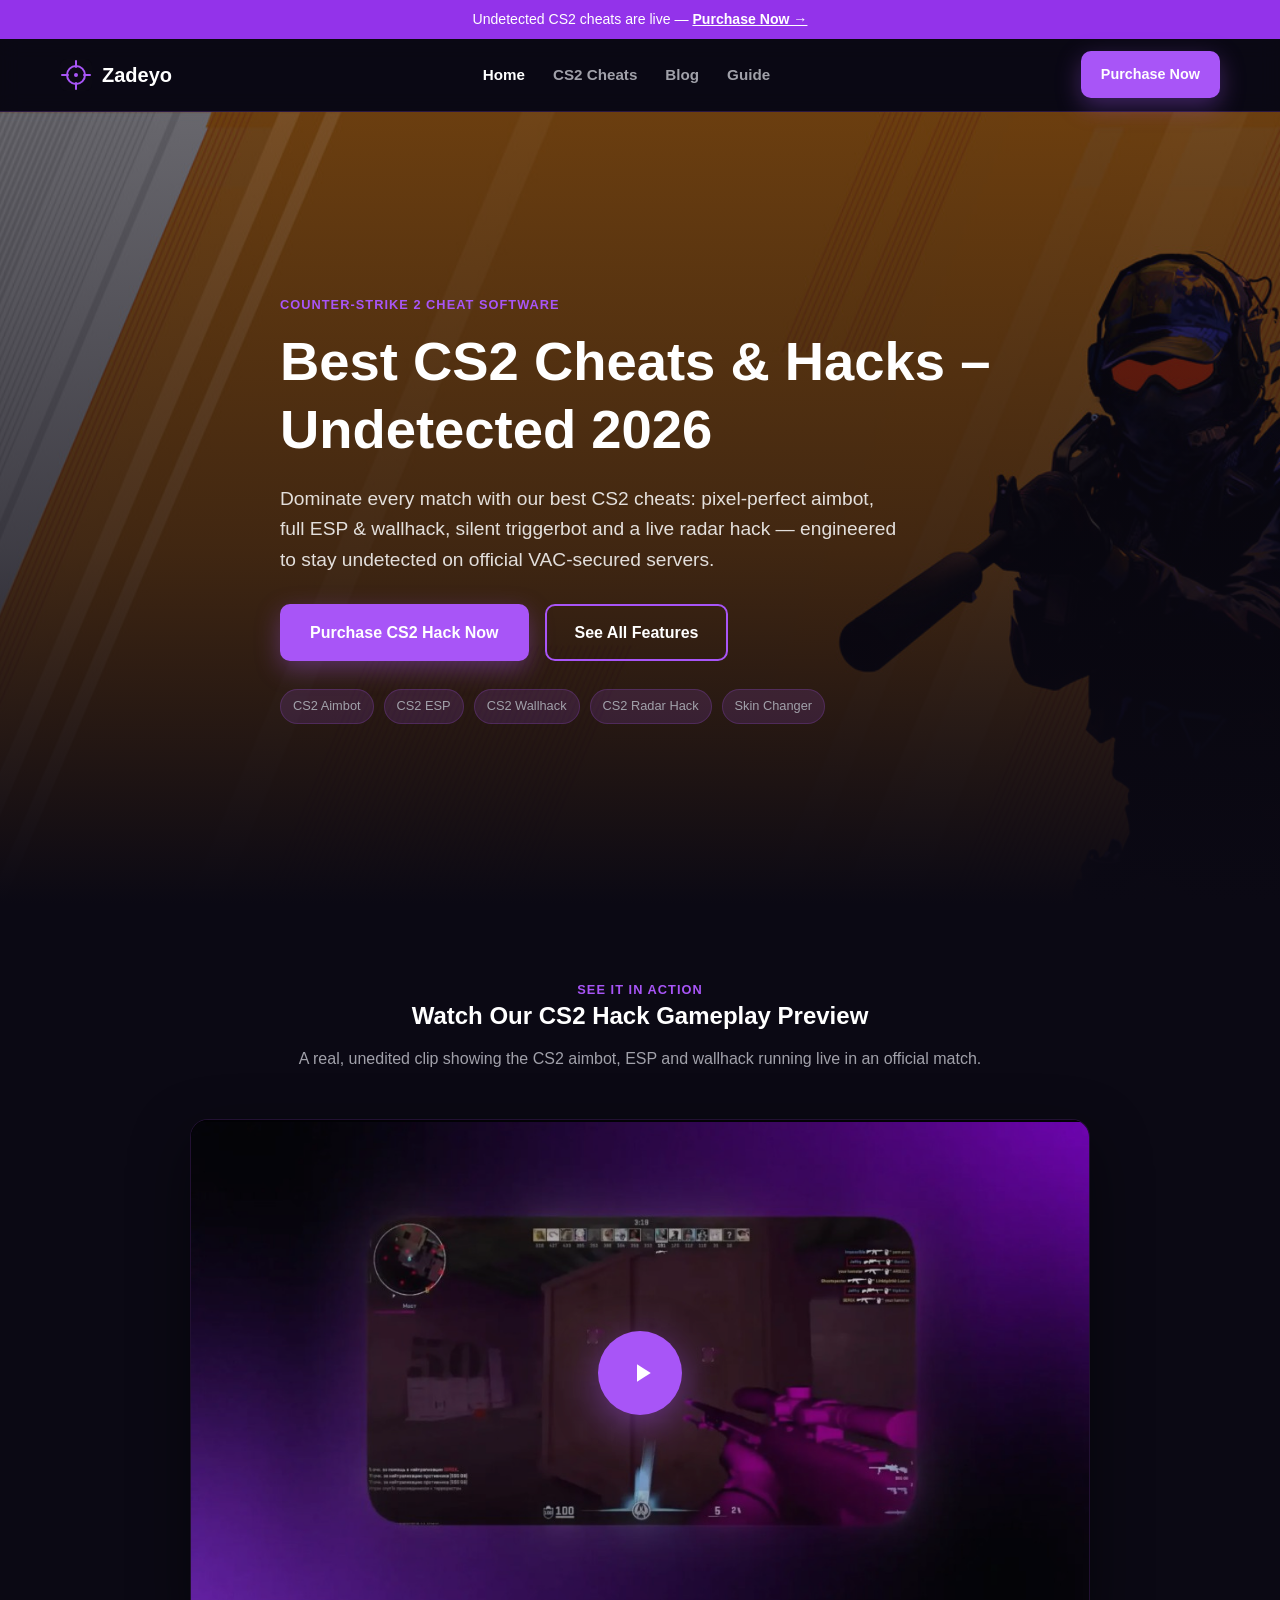
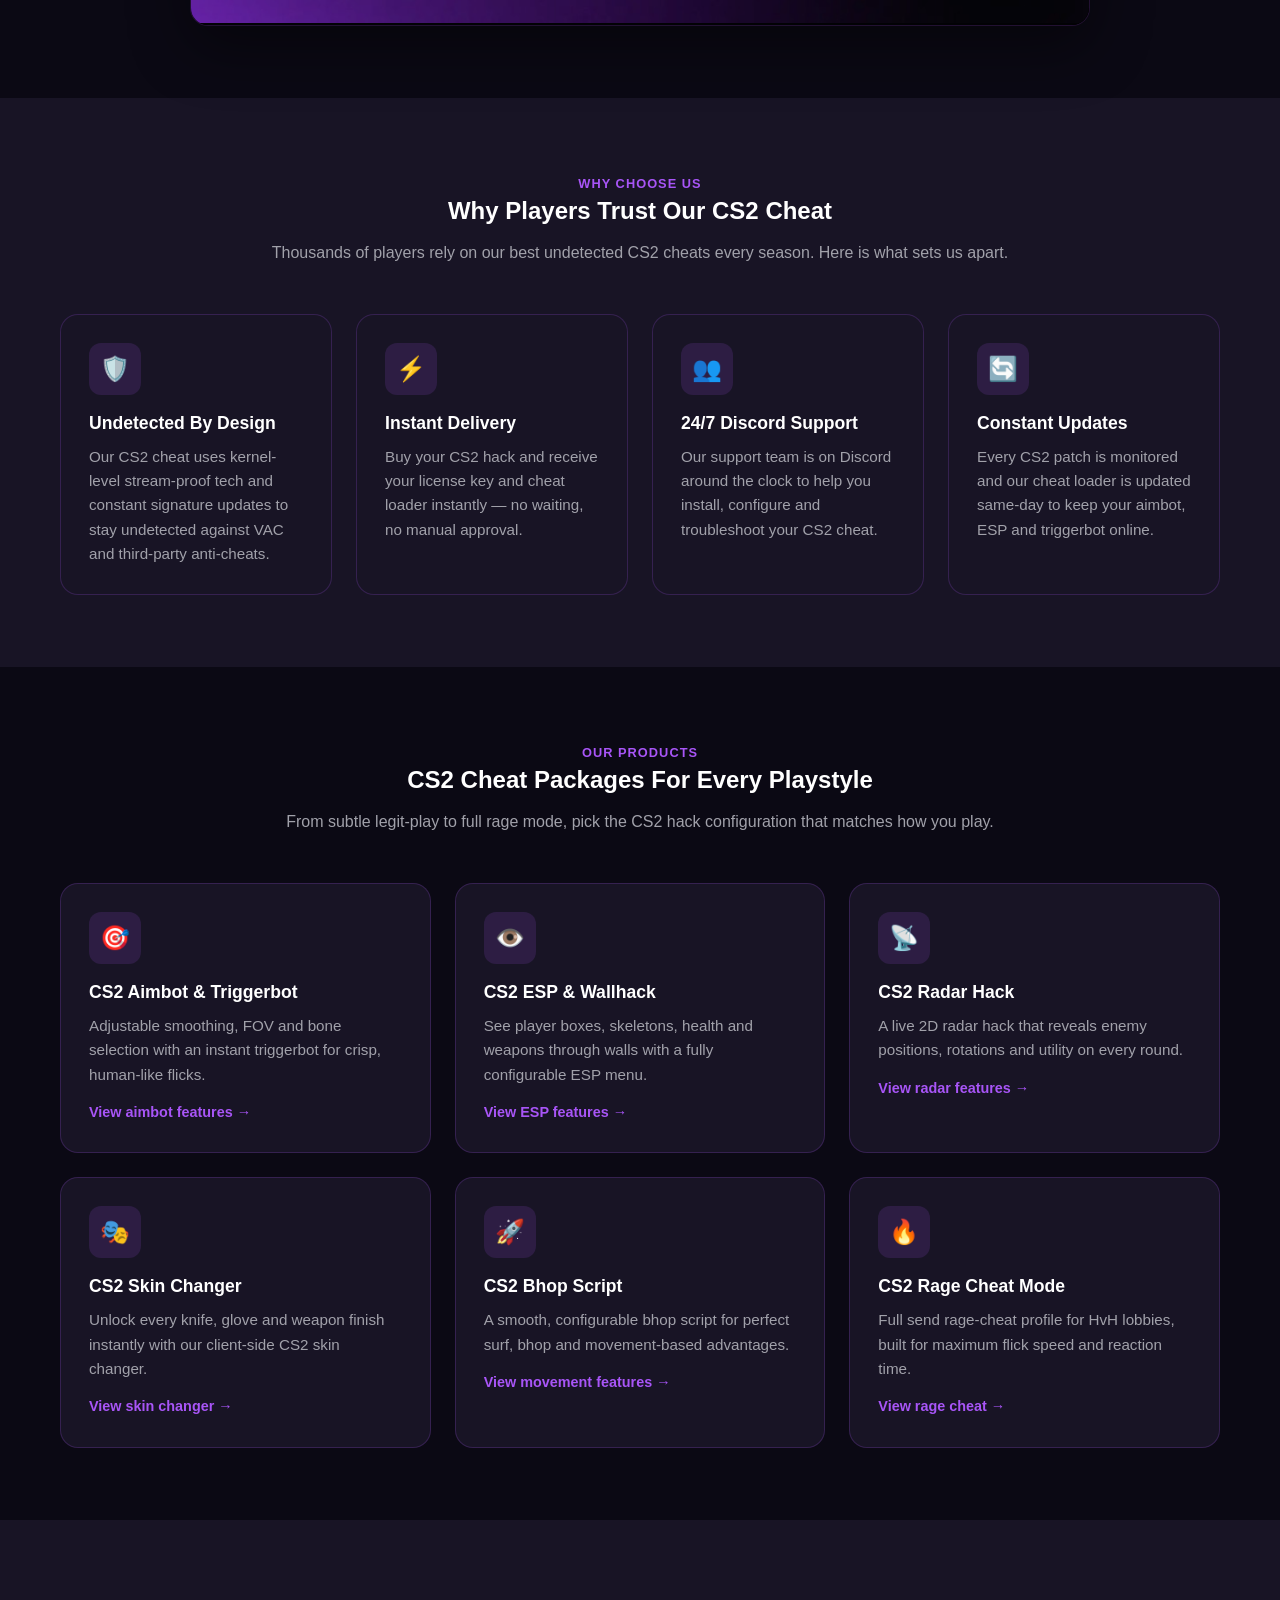
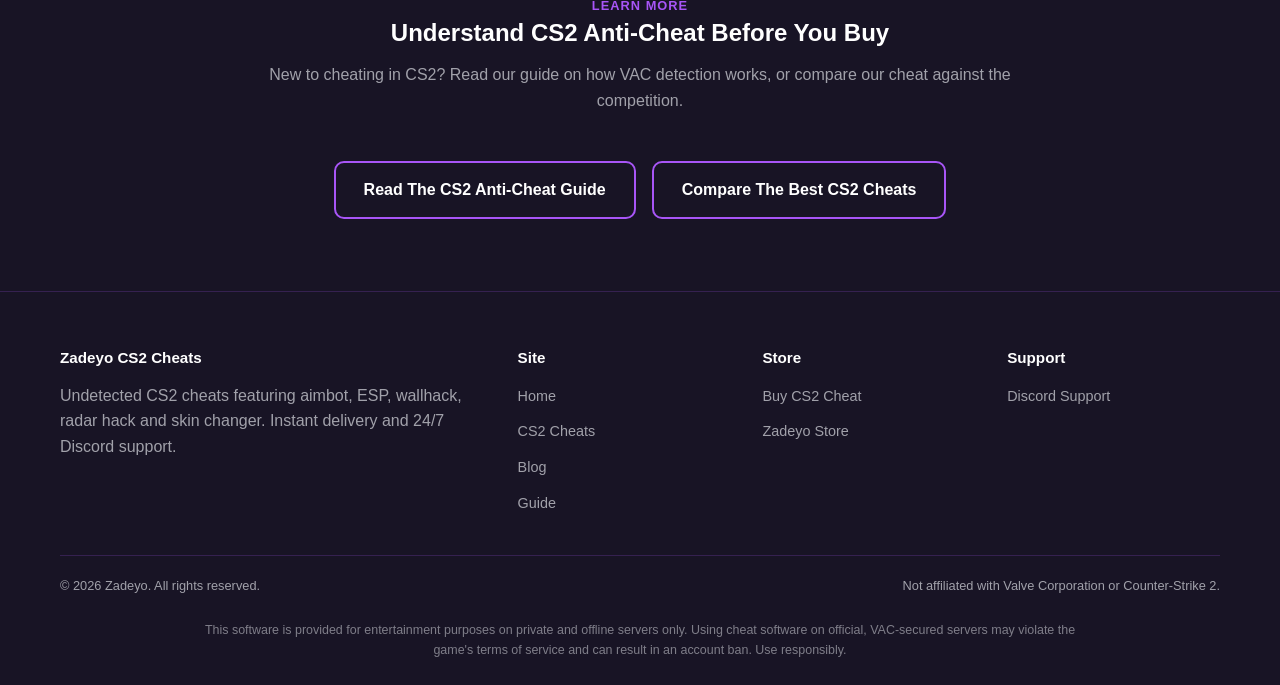
==== index.html @ 37743b9b "initial website buildup" ====
<!DOCTYPE html>
<html lang="en">
<head>
  <meta charset="UTF-8">
  <meta name="viewport" content="width=device-width, initial-scale=1.0">
  <title>CS2 Cheats & Hacks 2026 | Undetected CS2 Cheat Software</title>
  <meta name="description" content="Get the best undetected CS2 cheats with aimbot, ESP, wallhack & radar hack. Instant download, 24/7 support. Buy your CS2 hack today and dominate every match.">
  <link rel="canonical" href="https://www.zadeyo-cs2.com/index.html">
  <meta name="robots" content="index, follow">

  <!-- Open Graph -->
  <meta property="og:type" content="website">
  <meta property="og:title" content="CS2 Cheats & Hacks 2026 | Undetected CS2 Cheat Software">
  <meta property="og:description" content="Get the best undetected CS2 cheats with aimbot, ESP, wallhack & radar hack. Instant download, 24/7 support.">
  <meta property="og:image" content="/assets/hero-bg.jpg">
  <meta property="og:url" content="https://www.zadeyo-cs2.com/index.html">
  <meta name="twitter:card" content="summary_large_image">

  <link rel="icon" href="/assets/favicon.svg" type="image/svg+xml">
  <link rel="stylesheet" href="/css/style.css">

  <script type="application/ld+json">
  {
    "@context": "https://schema.org",
    "@type": "Organization",
    "name": "Zadeyo",
    "url": "https://zadeyo.com",
    "logo": "https://zadeyo.com/assets/favicon.svg",
    "sameAs": []
  }
  </script>
  <script type="application/ld+json">
  {
    "@context": "https://schema.org",
    "@type": "WebSite",
    "name": "Zadeyo CS2 Cheats",
    "url": "https://www.zadeyo-cs2.com/"
  }
  </script>
</head>
<body>

  <div class="top-strip">
    Undetected CS2 cheats are live &mdash;
    <a href=https://zadeyo.com/products/cs2-cheats>Purchase Now &rarr;</a>
  </div>

  <header class="site-header">
    <nav class="nav container">
      <a href="/index.html" class="brand">
        <img src="/assets/favicon.svg" alt="Zadeyo CS2 cheats logo, a purple crosshair icon on a dark background" width="32" height="32">
        Zadeyo
      </a>
      <ul class="nav-links">
        <li><a href="/index.html" class="active">Home</a></li>
        <li><a href="/cs2-cheats.html">CS2 Cheats</a></li>
        <li><a href="/blog.html">Blog</a></li>
        <li><a href="/guide.html">Guide</a></li>
      </ul>
      <div class="nav-cta">
        <a href=https://zadeyo.com/products/cs2-cheats class="btn btn-primary btn-sm">Purchase Now</a>
      </div>
      <button class="nav-toggle" aria-label="Toggle navigation menu" aria-expanded="false">
        <span></span><span></span><span></span>
      </button>
    </nav>
  </header>

  <main>

    <!-- ============================= HERO ============================= -->
    <section class="hero">
      <div class="container hero-content">
        <p class="eyebrow">Counter-Strike 2 Cheat Software</p>
        <h1>Best CS2 Cheats &amp; Hacks &ndash; Undetected 2026</h1>
        <p class="lead">
          Dominate every match with our best CS2 cheats: pixel-perfect aimbot, full ESP &amp; wallhack,
          silent triggerbot and a live radar hack &mdash; engineered to stay undetected on official VAC-secured servers.
        </p>
        <div class="cta-row">
          <a href=https://zadeyo.com/products/cs2-cheats class="btn btn-primary">Purchase CS2 Hack Now</a>
          <a href="/cs2-cheats.html" class="btn btn-secondary">See All Features</a>
        </div>
        <div class="hero-keywords" aria-hidden="true">
          <span class="pill">CS2 Aimbot</span>
          <span class="pill">CS2 ESP</span>
          <span class="pill">CS2 Wallhack</span>
          <span class="pill">CS2 Radar Hack</span>
          <span class="pill">Skin Changer</span>
        </div>
      </div>
    </section>

    <!-- ========================== VIDEO MODULE ========================== -->
    <section class="section" id="preview-video" aria-labelledby="video-heading">
      <div class="container">
        <div class="section-heading">
          <p class="eyebrow">See It In Action</p>
          <h2 id="video-heading">Watch Our CS2 Hack Gameplay Preview</h2>
          <p>A real, unedited clip showing the CS2 aimbot, ESP and wallhack running live in an official match.</p>
        </div>

        <div class="video-wrapper">
          <video
            id="preview-video-el"
            preload="none"
            poster="/assets/video-thumbnail.png"
            playsinline
          >
            <source src="https://drive.google.com/uc?export=view&id=1FjpShoGpJXax7ArkQpxhGYCjZMUEZCnM" type="video/mp4">
            Your browser does not support embedded videos. You can
            <a href="https://drive.google.com/file/d/1FjpShoGpJXax7ArkQpxhGYCjZMUEZCnM/view">watch the CS2 cheat preview on Google Drive</a> instead.
          </video>
          <div class="video-play-overlay" role="button" tabindex="0" aria-label="Play CS2 cheat preview video">
            <span class="play-button">
              <svg viewBox="0 0 24 24" aria-hidden="true"><path d="M8 5v14l11-7z"/></svg>
            </span>
          </div>
        </div>
      </div>
    </section>

    <!-- ========================== WHY CHOOSE US ========================== -->
    <section class="section section--card" aria-labelledby="why-heading">
      <div class="container">
        <div class="section-heading">
          <p class="eyebrow">Why Choose Us</p>
          <h2 id="why-heading">Why Players Trust Our CS2 Cheat</h2>
          <p>Thousands of players rely on our best undetected CS2 cheats every season. Here is what sets us apart.</p>
        </div>

        <div class="grid grid-4">
          <div class="card">
            <div class="card-icon" aria-hidden="true">&#128737;&#65039;</div>
            <h3>Undetected By Design</h3>
            <p>Our CS2 cheat uses kernel-level stream-proof tech and constant signature updates to stay undetected against VAC and third-party anti-cheats.</p>
          </div>
          <div class="card">
            <div class="card-icon" aria-hidden="true">&#9889;</div>
            <h3>Instant Delivery</h3>
            <p>Buy your CS2 hack and receive your license key and cheat loader instantly &mdash; no waiting, no manual approval.</p>
          </div>
          <div class="card">
            <div class="card-icon" aria-hidden="true">&#128101;</div>
            <h3>24/7 Discord Support</h3>
            <p>Our support team is on Discord around the clock to help you install, configure and troubleshoot your CS2 cheat.</p>
          </div>
          <div class="card">
            <div class="card-icon" aria-hidden="true">&#128260;</div>
            <h3>Constant Updates</h3>
            <p>Every CS2 patch is monitored and our cheat loader is updated same-day to keep your aimbot, ESP and triggerbot online.</p>
          </div>
        </div>
      </div>
    </section>

    <!-- ========================== PRODUCT TYPES ========================== -->
    <section class="section" aria-labelledby="products-heading">
      <div class="container">
        <div class="section-heading">
          <p class="eyebrow">Our Products</p>
          <h2 id="products-heading">CS2 Cheat Packages For Every Playstyle</h2>
          <p>From subtle legit-play to full rage mode, pick the CS2 hack configuration that matches how you play.</p>
        </div>

        <div class="grid grid-3">
          <div class="card">
            <div class="card-icon" aria-hidden="true">&#127919;</div>
            <h3>CS2 Aimbot &amp; Triggerbot</h3>
            <p>Adjustable smoothing, FOV and bone selection with an instant triggerbot for crisp, human-like flicks.</p>
            <a href="/cs2-cheats.html" class="card-link">View aimbot features &rarr;</a>
          </div>
          <div class="card">
            <div class="card-icon" aria-hidden="true">&#128065;&#65039;</div>
            <h3>CS2 ESP &amp; Wallhack</h3>
            <p>See player boxes, skeletons, health and weapons through walls with a fully configurable ESP menu.</p>
            <a href="/cs2-cheats.html" class="card-link">View ESP features &rarr;</a>
          </div>
          <div class="card">
            <div class="card-icon" aria-hidden="true">&#128225;</div>
            <h3>CS2 Radar Hack</h3>
            <p>A live 2D radar hack that reveals enemy positions, rotations and utility on every round.</p>
            <a href="/cs2-cheats.html" class="card-link">View radar features &rarr;</a>
          </div>
          <div class="card">
            <div class="card-icon" aria-hidden="true">&#127917;</div>
            <h3>CS2 Skin Changer</h3>
            <p>Unlock every knife, glove and weapon finish instantly with our client-side CS2 skin changer.</p>
            <a href="/cs2-cheats.html" class="card-link">View skin changer &rarr;</a>
          </div>
          <div class="card">
            <div class="card-icon" aria-hidden="true">&#128640;</div>
            <h3>CS2 Bhop Script</h3>
            <p>A smooth, configurable bhop script for perfect surf, bhop and movement-based advantages.</p>
            <a href="/cs2-cheats.html" class="card-link">View movement features &rarr;</a>
          </div>
          <div class="card">
            <div class="card-icon" aria-hidden="true">&#128293;</div>
            <h3>CS2 Rage Cheat Mode</h3>
            <p>Full send rage-cheat profile for HvH lobbies, built for maximum flick speed and reaction time.</p>
            <a href="/cs2-cheats.html" class="card-link">View rage cheat &rarr;</a>
          </div>
        </div>
      </div>
    </section>

    <!-- ========================== LEARN MORE ========================== -->
    <section class="section section--card" aria-labelledby="learn-heading">
      <div class="container">
        <div class="section-heading">
          <p class="eyebrow">Learn More</p>
          <h2 id="learn-heading">Understand CS2 Anti-Cheat Before You Buy</h2>
          <p>New to cheating in CS2? Read our guide on how VAC detection works, or compare our cheat against the competition.</p>
        </div>
        <div class="cta-row center">
          <a href="/guide.html" class="btn btn-secondary">Read The CS2 Anti-Cheat Guide</a>
          <a href="/blog.html" class="btn btn-secondary">Compare The Best CS2 Cheats</a>
        </div>
      </div>
    </section>

  </main>

  <footer class="site-footer">
    <div class="container">
      <div class="footer-grid">
        <div>
          <h4>Zadeyo CS2 Cheats</h4>
          <p>Undetected CS2 cheats featuring aimbot, ESP, wallhack, radar hack and skin changer. Instant delivery and 24/7 Discord support.</p>
        </div>
        <div>
          <h4>Site</h4>
          <ul>
            <li><a href="/index.html">Home</a></li>
            <li><a href="/cs2-cheats.html">CS2 Cheats</a></li>
            <li><a href="/blog.html">Blog</a></li>
            <li><a href="/guide.html">Guide</a></li>
          </ul>
        </div>
        <div>
          <h4>Store</h4>
          <ul>
            <li><a href=https://zadeyo.com/products/cs2-cheats>Buy CS2 Cheat</a></li>
            <li><a href="https://zadeyo.com">Zadeyo Store</a></li>
          </ul>
        </div>
        <div>
          <h4>Support</h4>
          <ul>
            <li><a href="https://discord.gg/zadeyo">Discord Support</a></li>
          </ul>
        </div>
      </div>
      <div class="footer-bottom">
        <span>&copy; 2026 Zadeyo. All rights reserved.</span>
        <span>Not affiliated with Valve Corporation or Counter-Strike 2.</span>
      </div>
      <p class="disclaimer">
        This software is provided for entertainment purposes on private and offline servers only. Using cheat software on
        official, VAC-secured servers may violate the game's terms of service and can result in an account ban. Use responsibly.
      </p>
    </div>
  </footer>

  <script src="/js/main.js"></script>
</body>
</html>
---- css/style.css ----
/* ==========================================================================
   Zadeyo CS2 Cheats — Global Stylesheet
   ========================================================================== */

:root {
  --bg-main: #0B0914;
  --bg-card: #181425;
  --accent-primary: #A855F7;
  --accent-hover: #9333EA;
  --text-main: #FFFFFF;
  --text-muted: #A1A1AA;

  --border-color: rgba(168, 85, 247, 0.2);
  --radius-md: 10px;
  --radius-lg: 18px;
  --max-width: 1200px;
  --header-height: 72px;
}

/* -------------------------------------------------------------------------
   Reset & base
   ------------------------------------------------------------------------- */
*,
*::before,
*::after {
  box-sizing: border-box;
}

html {
  scroll-behavior: smooth;
}

body {
  margin: 0;
  min-height: 100vh;
  background-color: var(--bg-main);
  color: var(--text-main);
  font-family: "Segoe UI", Roboto, "Helvetica Neue", Arial, sans-serif;
  line-height: 1.6;
  overflow-x: hidden;
  -webkit-font-smoothing: antialiased;
}

img,
video {
  max-width: 100%;
  display: block;
}

a {
  color: var(--accent-primary);
  text-decoration: none;
}

a:hover {
  color: var(--accent-hover);
}

h1,
h2,
h3,
h4 {
  color: var(--text-main);
  line-height: 1.25;
  margin: 0 0 0.6em;
}

p {
  color: var(--text-muted);
  margin: 0 0 1em;
}

ul {
  padding-left: 1.2em;
  color: var(--text-muted);
}

.container {
  width: 100%;
  max-width: var(--max-width);
  margin: 0 auto;
  padding: 0 20px;
}

.section {
  padding: 72px 0;
}

.section--card {
  background-color: var(--bg-card);
}

.eyebrow {
  display: inline-block;
  color: var(--accent-primary);
  font-weight: 700;
  letter-spacing: 0.08em;
  text-transform: uppercase;
  font-size: 0.8rem;
  margin-bottom: 12px;
}

.section-heading {
  text-align: center;
  max-width: 760px;
  margin: 0 auto 48px;
}

.section-heading p {
  margin: 0;
}

.text-center {
  text-align: center;
}

/* -------------------------------------------------------------------------
   Buttons
   ------------------------------------------------------------------------- */
.btn {
  display: inline-flex;
  align-items: center;
  justify-content: center;
  gap: 8px;
  padding: 14px 28px;
  border-radius: var(--radius-md);
  font-weight: 700;
  font-size: 1rem;
  border: 2px solid transparent;
  cursor: pointer;
  transition: transform 0.15s ease, box-shadow 0.15s ease, background-color 0.15s ease, color 0.15s ease;
  min-height: 44px;
  white-space: nowrap;
}

.btn:hover {
  transform: translateY(-2px);
}

.btn-primary {
  background-color: var(--accent-primary);
  color: var(--text-main);
  box-shadow: 0 8px 24px rgba(168, 85, 247, 0.35);
}

.btn-primary:hover {
  background-color: var(--accent-hover);
  color: var(--text-main);
}

.btn-secondary {
  background-color: transparent;
  border-color: var(--accent-primary);
  color: var(--text-main);
}

.btn-secondary:hover {
  background-color: rgba(168, 85, 247, 0.12);
  color: var(--text-main);
}

.btn-discord {
  background-color: #5865F2;
  color: var(--text-main);
  box-shadow: 0 8px 24px rgba(88, 101, 242, 0.35);
}

.btn-discord:hover {
  background-color: #4752C4;
  color: var(--text-main);
}

.btn-block {
  width: 100%;
}

.btn-sm {
  padding: 10px 18px;
  font-size: 0.9rem;
}

.cta-row {
  display: flex;
  flex-wrap: wrap;
  gap: 16px;
}

.cta-row.center {
  justify-content: center;
}

/* -------------------------------------------------------------------------
   Top purchase strip
   ------------------------------------------------------------------------- */
.top-strip {
  background-color: var(--accent-hover);
  color: var(--text-main);
  text-align: center;
  font-size: 0.88rem;
  padding: 8px 16px;
}

.top-strip a {
  color: var(--text-main);
  font-weight: 800;
  text-decoration: underline;
}

/* -------------------------------------------------------------------------
   Header / Navigation
   ------------------------------------------------------------------------- */
.site-header {
  position: sticky;
  top: 0;
  z-index: 1000;
  background-color: rgba(11, 9, 20, 0.9);
  backdrop-filter: blur(10px);
  border-bottom: 1px solid var(--border-color);
}

.nav {
  display: flex;
  align-items: center;
  justify-content: space-between;
  height: var(--header-height);
  gap: 16px;
}

.brand {
  display: flex;
  align-items: center;
  gap: 10px;
  font-weight: 800;
  font-size: 1.25rem;
  color: var(--text-main);
}

.brand img {
  width: 32px;
  height: 32px;
}

.brand:hover {
  color: var(--text-main);
}

.nav-links {
  display: flex;
  align-items: center;
  gap: 28px;
  list-style: none;
  margin: 0;
  padding: 0;
}

.nav-links a {
  color: var(--text-muted);
  font-weight: 600;
  font-size: 0.95rem;
}

.nav-links a.active,
.nav-links a:hover {
  color: var(--text-main);
}

.nav-cta {
  display: flex;
  align-items: center;
  gap: 12px;
}

.nav-toggle {
  display: none;
  flex-direction: column;
  justify-content: center;
  gap: 5px;
  width: 44px;
  height: 44px;
  background: transparent;
  border: 1px solid var(--border-color);
  border-radius: 8px;
  cursor: pointer;
}

.nav-toggle span {
  display: block;
  width: 20px;
  height: 2px;
  background-color: var(--text-main);
  margin: 0 auto;
}

/* -------------------------------------------------------------------------
   Hero
   ------------------------------------------------------------------------- */
.hero {
  position: relative;
  min-height: 88vh;
  display: flex;
  align-items: center;
  background-image:
    linear-gradient(180deg, rgba(11, 9, 20, 0.55) 0%, rgba(11, 9, 20, 0.75) 55%, rgba(11, 9, 20, 1) 100%),
    url("../assets/hero-bg.jpg");
  background-size: cover;
  background-position: center;
  background-repeat: no-repeat;
}

.hero-content {
  max-width: 760px;
}

.hero h1 {
  font-size: clamp(2rem, 5vw, 3.4rem);
  margin-bottom: 20px;
}

.hero .lead {
  font-size: clamp(1rem, 2vw, 1.2rem);
  color: var(--text-main);
  opacity: 0.85;
  margin-bottom: 28px;
  max-width: 620px;
}

.hero-keywords {
  display: flex;
  flex-wrap: wrap;
  gap: 10px;
  margin-top: 28px;
}

.pill {
  background-color: rgba(168, 85, 247, 0.14);
  border: 1px solid var(--border-color);
  color: var(--text-muted);
  font-size: 0.8rem;
  padding: 6px 12px;
  border-radius: 999px;
}

/* -------------------------------------------------------------------------
   Video module
   ------------------------------------------------------------------------- */
.video-wrapper {
  position: relative;
  max-width: 900px;
  margin: 0 auto;
  border-radius: var(--radius-lg);
  overflow: hidden;
  border: 1px solid var(--border-color);
  box-shadow: 0 20px 60px rgba(0, 0, 0, 0.45);
  background-color: #000;
}

.video-wrapper video {
  width: 100%;
  aspect-ratio: 16 / 9;
  background-color: #000;
}

.video-play-overlay {
  position: absolute;
  inset: 0;
  display: flex;
  align-items: center;
  justify-content: center;
  background: rgba(11, 9, 20, 0.25);
  cursor: pointer;
  transition: opacity 0.25s ease;
}

.video-play-overlay.is-hidden {
  opacity: 0;
  pointer-events: none;
}

.play-button {
  display: flex;
  align-items: center;
  justify-content: center;
  width: 84px;
  height: 84px;
  border-radius: 50%;
  background-color: var(--accent-primary);
  box-shadow: 0 0 0 0 rgba(168, 85, 247, 0.6), 0 10px 40px rgba(168, 85, 247, 0.5);
  animation: pulse 2.2s infinite;
  transition: background-color 0.2s ease, transform 0.2s ease;
}

.video-play-overlay:hover .play-button {
  background-color: var(--accent-hover);
  transform: scale(1.06);
}

.play-button svg {
  width: 30px;
  height: 30px;
  fill: var(--text-main);
  margin-left: 4px;
}

@keyframes pulse {
  0% {
    box-shadow: 0 0 0 0 rgba(168, 85, 247, 0.55), 0 10px 40px rgba(168, 85, 247, 0.5);
  }
  70% {
    box-shadow: 0 0 0 22px rgba(168, 85, 247, 0), 0 10px 40px rgba(168, 85, 247, 0.5);
  }
  100% {
    box-shadow: 0 0 0 0 rgba(168, 85, 247, 0), 0 10px 40px rgba(168, 85, 247, 0.5);
  }
}

/* -------------------------------------------------------------------------
   Cards / Grids
   ------------------------------------------------------------------------- */
.grid {
  display: grid;
  gap: 24px;
}

.grid-2 {
  grid-template-columns: repeat(2, 1fr);
}

.grid-3 {
  grid-template-columns: repeat(3, 1fr);
}

.grid-4 {
  grid-template-columns: repeat(4, 1fr);
}

.card {
  background-color: var(--bg-card);
  border: 1px solid var(--border-color);
  border-radius: var(--radius-lg);
  padding: 28px;
  transition: transform 0.2s ease, border-color 0.2s ease;
}

.card:hover {
  transform: translateY(-4px);
  border-color: var(--accent-primary);
}

.card-icon {
  display: flex;
  align-items: center;
  justify-content: center;
  width: 52px;
  height: 52px;
  border-radius: 12px;
  background-color: rgba(168, 85, 247, 0.14);
  color: var(--accent-primary);
  margin-bottom: 18px;
  font-size: 1.5rem;
}

.card h3 {
  font-size: 1.1rem;
  margin-bottom: 10px;
}

.card p {
  margin: 0;
  font-size: 0.95rem;
}

.card-link {
  display: inline-block;
  margin-top: 14px;
  font-weight: 700;
  font-size: 0.9rem;
}

/* -------------------------------------------------------------------------
   Feature list (money page)
   ------------------------------------------------------------------------- */
.feature-list {
  list-style: none;
  padding: 0;
  margin: 0;
  display: grid;
  gap: 14px;
}

.feature-list li {
  display: flex;
  align-items: flex-start;
  gap: 12px;
  color: var(--text-main);
  font-weight: 600;
}

.feature-list li::before {
  content: "\2713";
  flex-shrink: 0;
  display: flex;
  align-items: center;
  justify-content: center;
  width: 24px;
  height: 24px;
  border-radius: 50%;
  background-color: rgba(168, 85, 247, 0.18);
  color: var(--accent-primary);
  font-size: 0.8rem;
  font-weight: 900;
}

.feature-list .muted {
  display: block;
  font-weight: 400;
  color: var(--text-muted);
  font-size: 0.88rem;
  margin-top: 2px;
}

/* -------------------------------------------------------------------------
   Pricing / plan badges
   ------------------------------------------------------------------------- */
.plan-card {
  position: relative;
  text-align: center;
}

.plan-card.is-popular {
  border-color: var(--accent-primary);
  box-shadow: 0 0 0 1px var(--accent-primary), 0 20px 50px rgba(168, 85, 247, 0.25);
}

.plan-badge {
  position: absolute;
  top: -14px;
  left: 50%;
  transform: translateX(-50%);
  background-color: var(--accent-primary);
  color: var(--text-main);
  font-size: 0.72rem;
  font-weight: 800;
  letter-spacing: 0.05em;
  text-transform: uppercase;
  padding: 5px 14px;
  border-radius: 999px;
}

.plan-price {
  font-size: 2.2rem;
  font-weight: 800;
  color: var(--text-main);
  margin: 10px 0 4px;
}

.plan-price span {
  font-size: 1rem;
  color: var(--text-muted);
  font-weight: 500;
}

/* -------------------------------------------------------------------------
   FAQ (native details/summary)
   ------------------------------------------------------------------------- */
.faq {
  max-width: 820px;
  margin: 0 auto;
  display: grid;
  gap: 14px;
}

.faq-item {
  background-color: var(--bg-card);
  border: 1px solid var(--border-color);
  border-radius: var(--radius-md);
  padding: 4px 22px;
}

.faq-item summary {
  cursor: pointer;
  list-style: none;
  padding: 18px 0;
  font-weight: 700;
  color: var(--text-main);
  display: flex;
  align-items: center;
  justify-content: space-between;
  gap: 12px;
}

.faq-item summary::-webkit-details-marker {
  display: none;
}

.faq-item summary::after {
  content: "+";
  flex-shrink: 0;
  color: var(--accent-primary);
  font-size: 1.4rem;
  font-weight: 400;
  transition: transform 0.2s ease;
}

.faq-item[open] summary::after {
  transform: rotate(45deg);
}

.faq-item p {
  margin: 0 0 18px;
}

/* -------------------------------------------------------------------------
   Comparison table (blog page)
   ------------------------------------------------------------------------- */
.table-wrapper {
  overflow-x: auto;
  border: 1px solid var(--border-color);
  border-radius: var(--radius-lg);
}

table.compare {
  width: 100%;
  border-collapse: collapse;
  min-width: 640px;
  background-color: var(--bg-card);
}

table.compare th,
table.compare td {
  text-align: left;
  padding: 16px 20px;
  border-bottom: 1px solid var(--border-color);
  font-size: 0.92rem;
  color: var(--text-muted);
}

table.compare th {
  color: var(--text-main);
  font-weight: 800;
  background-color: rgba(168, 85, 247, 0.08);
}

table.compare td:first-child,
table.compare th:first-child {
  color: var(--text-main);
  font-weight: 700;
}

table.compare tr:last-child td {
  border-bottom: none;
}

.check-yes {
  color: #4ADE80;
  font-weight: 800;
}

.check-no {
  color: #F87171;
  font-weight: 800;
}

/* -------------------------------------------------------------------------
   Article / prose content (blog & guide pages)
   ------------------------------------------------------------------------- */
.prose {
  max-width: 780px;
  margin: 0 auto;
}

.prose h2 {
  font-size: 1.8rem;
  margin-top: 2.2em;
}

.prose h2:first-child {
  margin-top: 0;
}

.prose h3 {
  font-size: 1.25rem;
  margin-top: 1.6em;
  color: var(--text-main);
}

.prose p,
.prose li {
  font-size: 1.02rem;
}

.prose a {
  font-weight: 700;
  text-decoration: underline;
}

.callout {
  background-color: var(--bg-card);
  border-left: 4px solid var(--accent-primary);
  border-radius: var(--radius-md);
  padding: 20px 24px;
  margin: 28px 0;
}

.callout p:last-child {
  margin-bottom: 0;
}

.step {
  display: flex;
  gap: 18px;
  margin-bottom: 28px;
}

.step-number {
  flex-shrink: 0;
  display: flex;
  align-items: center;
  justify-content: center;
  width: 40px;
  height: 40px;
  border-radius: 50%;
  background-color: var(--accent-primary);
  color: var(--text-main);
  font-weight: 800;
}

.step-body h3 {
  margin-top: 0;
  margin-bottom: 6px;
}

.step-body p {
  margin: 0;
}

/* -------------------------------------------------------------------------
   Breadcrumbs
   ------------------------------------------------------------------------- */
.breadcrumbs {
  font-size: 0.85rem;
  color: var(--text-muted);
  padding-top: 24px;
}

.breadcrumbs a {
  color: var(--text-muted);
  font-weight: 600;
}

.breadcrumbs a:hover {
  color: var(--accent-primary);
}

.breadcrumbs span[aria-current] {
  color: var(--text-main);
}

/* -------------------------------------------------------------------------
   Trust bar
   ------------------------------------------------------------------------- */
.trust-bar {
  display: flex;
  flex-wrap: wrap;
  justify-content: center;
  gap: 36px;
  color: var(--text-muted);
  font-weight: 700;
  font-size: 0.85rem;
  letter-spacing: 0.03em;
  text-transform: uppercase;
}

.trust-bar span {
  display: flex;
  align-items: center;
  gap: 8px;
}

.trust-bar span::before {
  content: "\2022";
  color: var(--accent-primary);
}

.trust-bar span:first-child::before {
  content: "";
}

/* -------------------------------------------------------------------------
   Footer
   ------------------------------------------------------------------------- */
.site-footer {
  background-color: var(--bg-card);
  border-top: 1px solid var(--border-color);
  padding: 56px 0 24px;
}

.footer-grid {
  display: grid;
  grid-template-columns: 2fr 1fr 1fr 1fr;
  gap: 32px;
  margin-bottom: 40px;
}

.footer-grid h4 {
  color: var(--text-main);
  font-size: 0.95rem;
  margin-bottom: 16px;
}

.footer-grid ul {
  list-style: none;
  padding: 0;
  margin: 0;
  display: grid;
  gap: 10px;
}

.footer-grid ul a {
  color: var(--text-muted);
  font-size: 0.9rem;
}

.footer-grid ul a:hover {
  color: var(--accent-primary);
}

.footer-bottom {
  border-top: 1px solid var(--border-color);
  padding-top: 20px;
  display: flex;
  flex-wrap: wrap;
  justify-content: space-between;
  gap: 12px;
  font-size: 0.8rem;
  color: var(--text-muted);
}

.disclaimer {
  font-size: 0.78rem;
  color: var(--text-muted);
  opacity: 0.75;
  max-width: 900px;
  margin: 24px auto 0;
  text-align: center;
}

/* -------------------------------------------------------------------------
   Utilities
   ------------------------------------------------------------------------- */
.mt-0 { margin-top: 0; }
.mb-0 { margin-bottom: 0; }
.sr-only {
  position: absolute;
  width: 1px;
  height: 1px;
  overflow: hidden;
  clip: rect(0 0 0 0);
  white-space: nowrap;
}

/* -------------------------------------------------------------------------
   Responsive
   ------------------------------------------------------------------------- */
@media (max-width: 1024px) {
  .grid-4 {
    grid-template-columns: repeat(2, 1fr);
  }
  .footer-grid {
    grid-template-columns: 2fr 1fr 1fr;
  }
}

@media (max-width: 860px) {
  .nav-links,
  .nav-cta .btn-secondary {
    display: none;
  }

  .nav-toggle {
    display: flex;
  }

  .nav.is-open .nav-links {
    display: flex;
    position: absolute;
    top: var(--header-height);
    left: 0;
    right: 0;
    background-color: var(--bg-main);
    border-bottom: 1px solid var(--border-color);
    flex-direction: column;
    align-items: flex-start;
    padding: 20px;
    gap: 18px;
  }

  .grid-3,
  .grid-2 {
    grid-template-columns: 1fr;
  }

  .footer-grid {
    grid-template-columns: 1fr 1fr;
  }

  .section {
    padding: 52px 0;
  }
}

@media (max-width: 640px) {
  .grid-4 {
    grid-template-columns: 1fr;
  }

  .footer-grid {
    grid-template-columns: 1fr;
    gap: 24px;
  }

  .hero {
    min-height: 78vh;
    text-align: left;
  }

  .cta-row {
    flex-direction: column;
  }

  .cta-row .btn {
    width: 100%;
  }

  .play-button {
    width: 64px;
    height: 64px;
  }

  .play-button svg {
    width: 22px;
    height: 22px;
  }

  table.compare {
    min-width: 560px;
  }
}
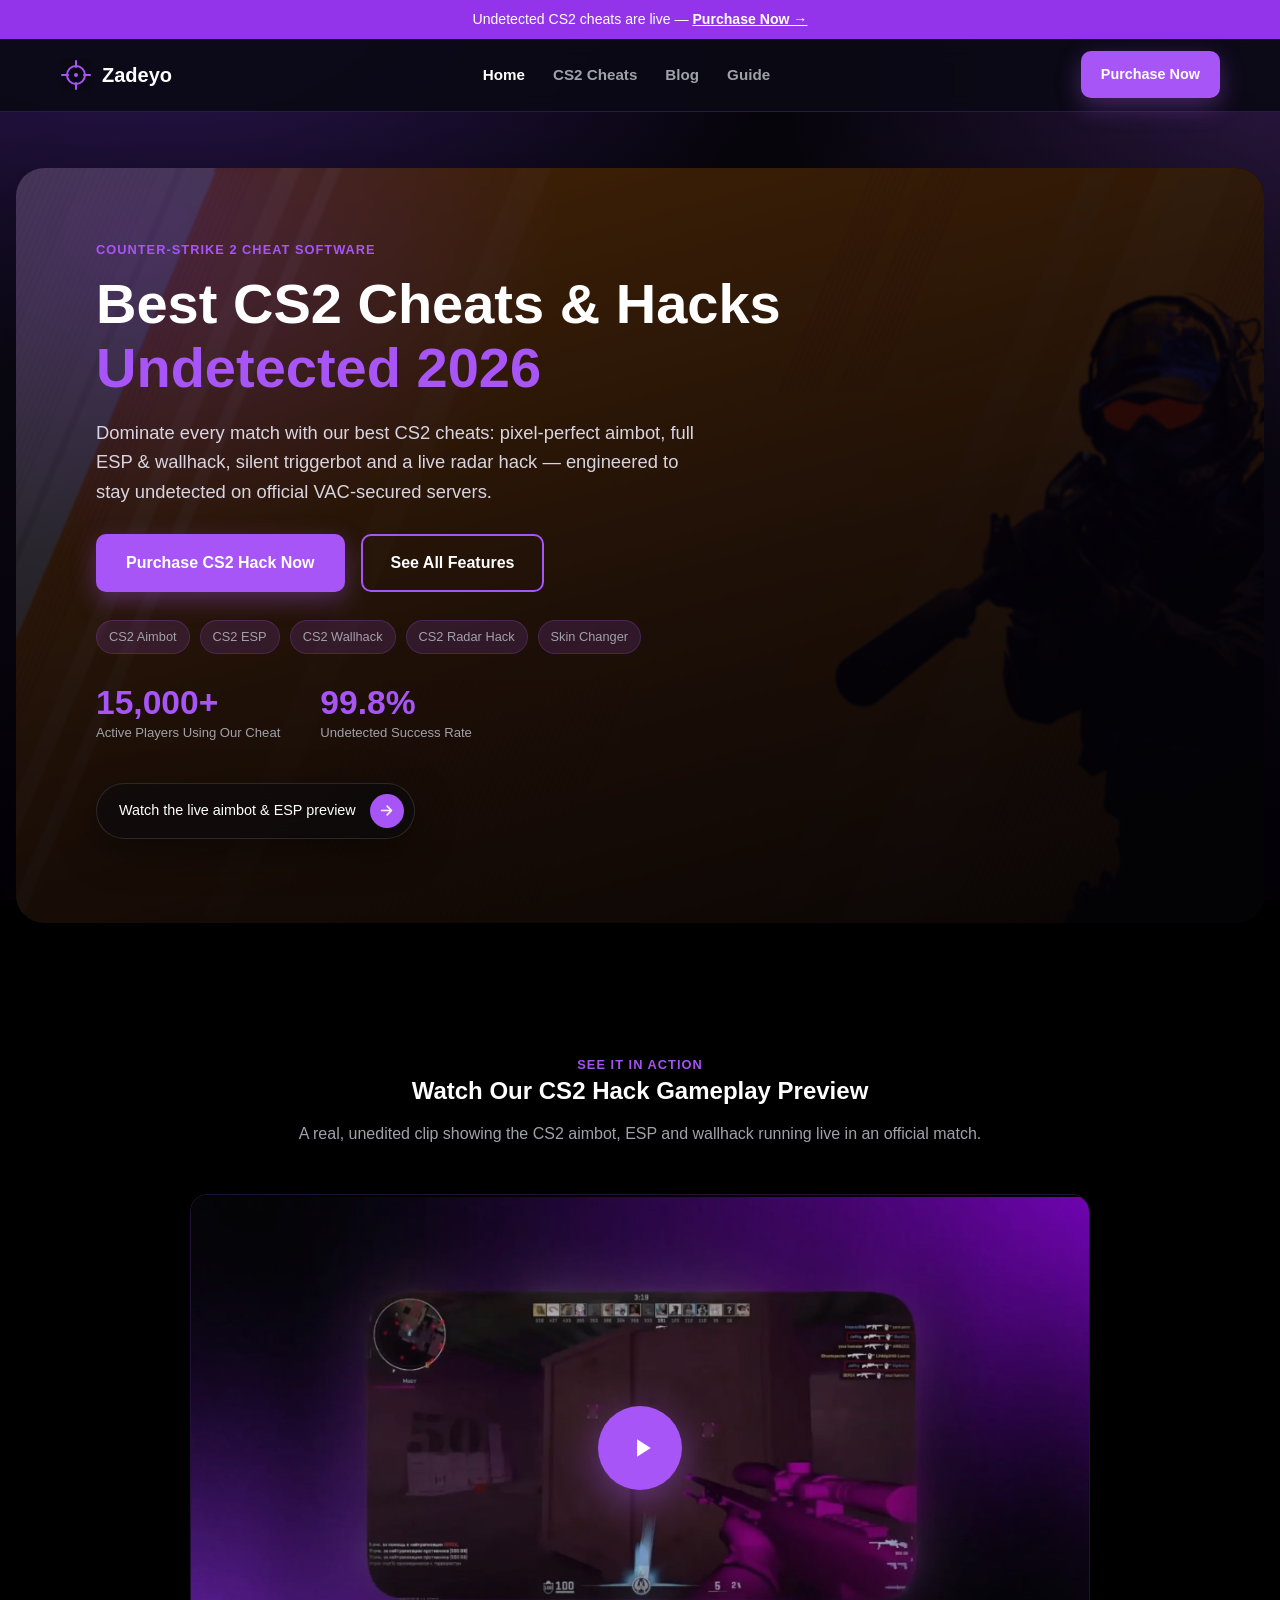
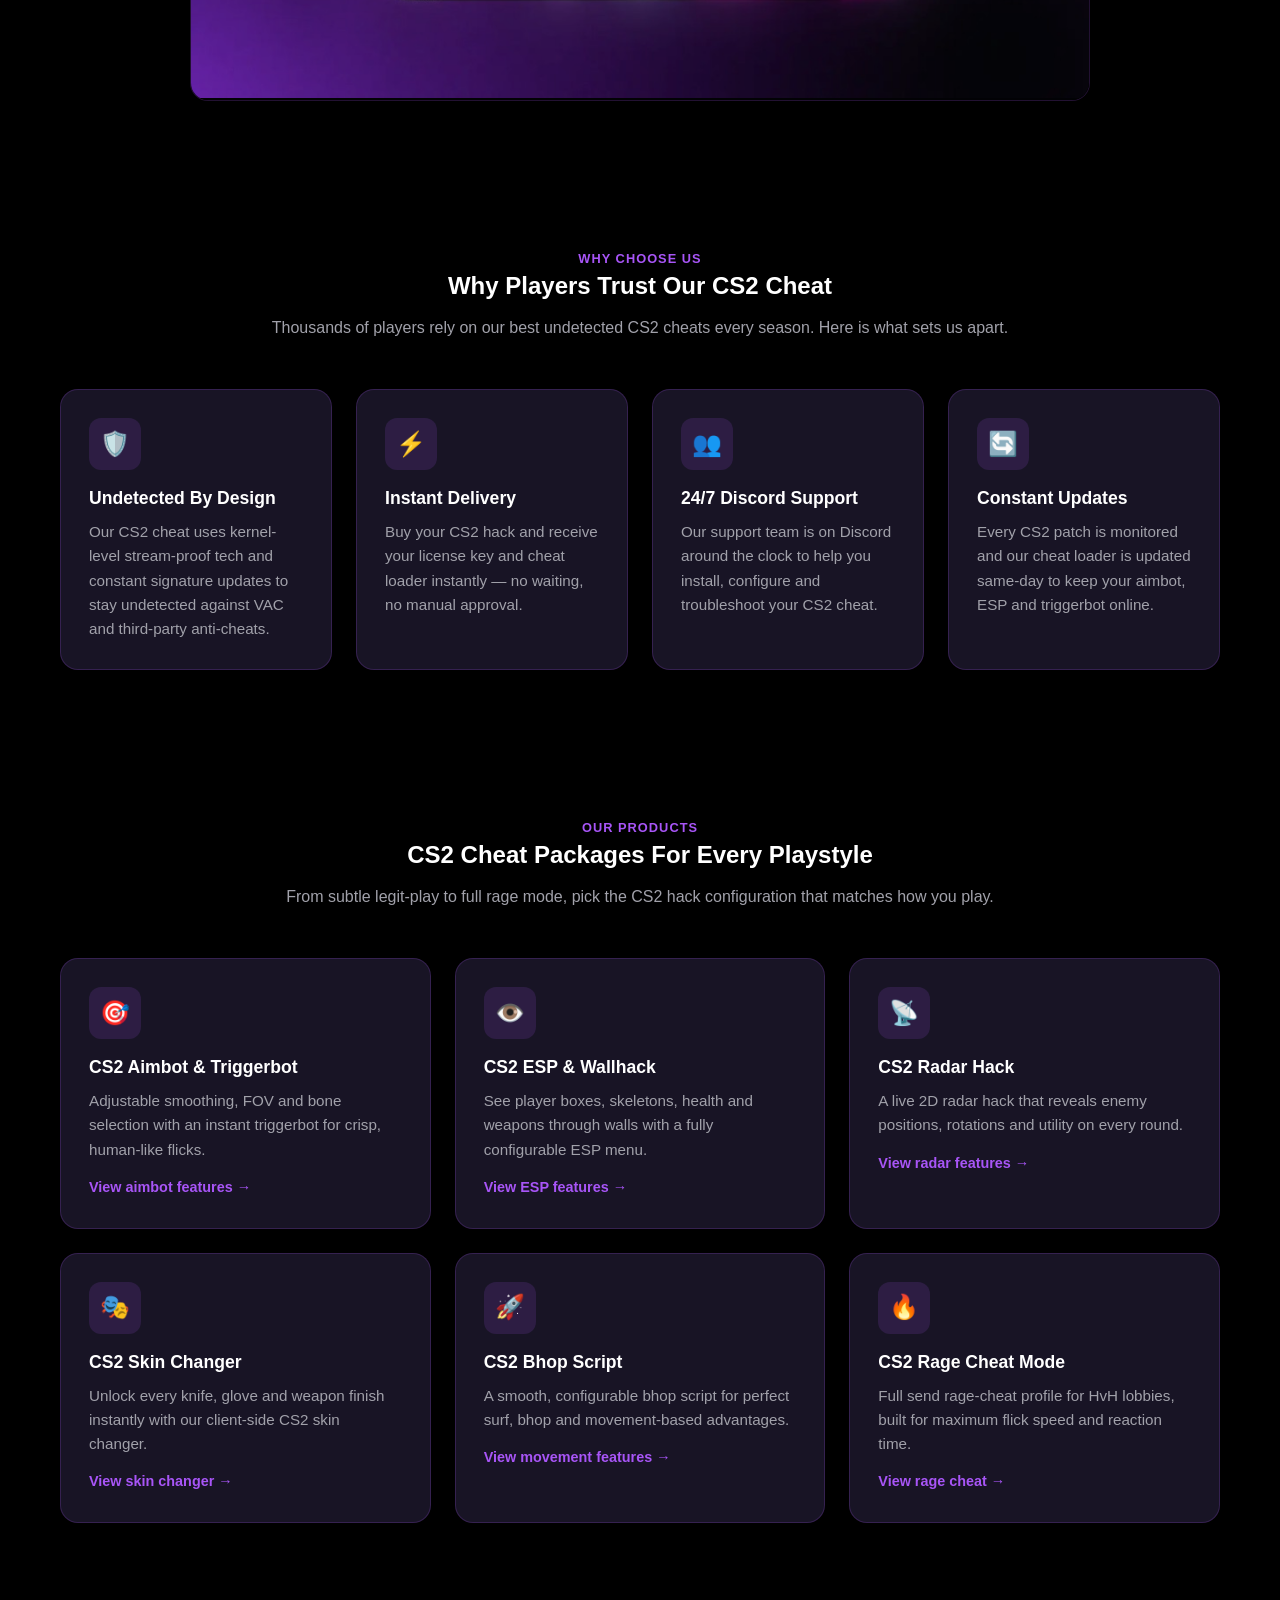
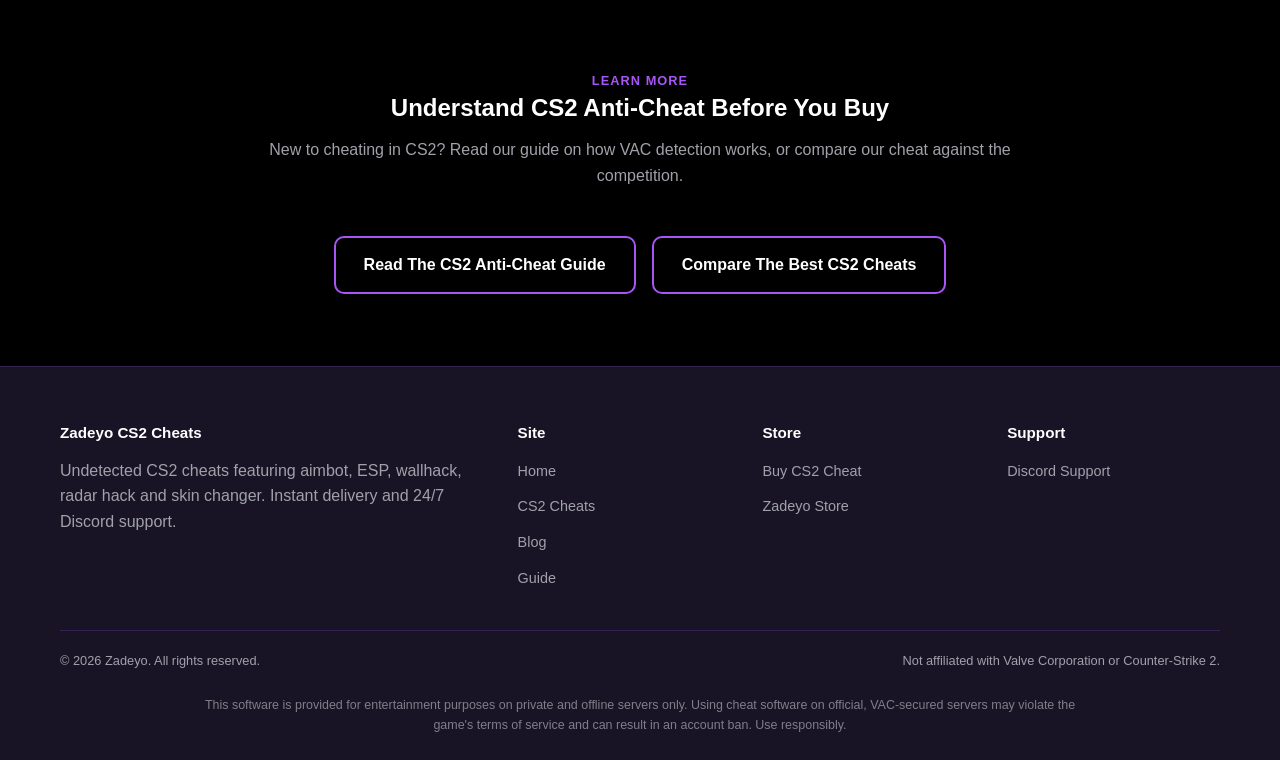
==== commit 25decc45: "updated styling of hero section and pricing section" ====
--- a/index.html
+++ b/index.html
@@ -69,24 +69,48 @@
   <main>
 
     <!-- ============================= HERO ============================= -->
-    <section class="hero">
-      <div class="container hero-content">
-        <p class="eyebrow">Counter-Strike 2 Cheat Software</p>
-        <h1>Best CS2 Cheats &amp; Hacks &ndash; Undetected 2026</h1>
-        <p class="lead">
-          Dominate every match with our best CS2 cheats: pixel-perfect aimbot, full ESP &amp; wallhack,
-          silent triggerbot and a live radar hack &mdash; engineered to stay undetected on official VAC-secured servers.
-        </p>
-        <div class="cta-row">
-          <a href=https://zadeyo.com/products/cs2-cheats class="btn btn-primary">Purchase CS2 Hack Now</a>
-          <a href="/cs2-cheats.html" class="btn btn-secondary">See All Features</a>
-        </div>
-        <div class="hero-keywords" aria-hidden="true">
-          <span class="pill">CS2 Aimbot</span>
-          <span class="pill">CS2 ESP</span>
-          <span class="pill">CS2 Wallhack</span>
-          <span class="pill">CS2 Radar Hack</span>
-          <span class="pill">Skin Changer</span>
+    <section class="showcase-outer">
+      <div class="showcase-panel hero-panel">
+        <div
+          class="hero-panel-media"
+          role="img"
+          aria-label="Counter-Strike 2 key art showing tactical operators in gear, dimmed behind the CS2 cheats headline"
+        ></div>
+        <div class="container hero-panel-content">
+          <p class="eyebrow">Counter-Strike 2 Cheat Software</p>
+          <h1>Best CS2 Cheats &amp; Hacks<br><span class="accent-text">Undetected 2026</span></h1>
+          <p class="lead">
+            Dominate every match with our best CS2 cheats: pixel-perfect aimbot, full ESP &amp; wallhack,
+            silent triggerbot and a live radar hack &mdash; engineered to stay undetected on official VAC-secured servers.
+          </p>
+          <div class="cta-row">
+            <a href="https://zadeyo.com/products/cs2-cheats" class="btn btn-primary">Purchase CS2 Hack Now</a>
+            <a href="/cs2-cheats.html" class="btn btn-secondary">See All Features</a>
+          </div>
+          <div class="hero-keywords" aria-hidden="true">
+            <span class="pill">CS2 Aimbot</span>
+            <span class="pill">CS2 ESP</span>
+            <span class="pill">CS2 Wallhack</span>
+            <span class="pill">CS2 Radar Hack</span>
+            <span class="pill">Skin Changer</span>
+          </div>
+          <div class="hero-stat-row">
+            <div class="hero-stat-block">
+              <span class="hero-stat-number">15,000+</span>
+              <span class="hero-stat-label">Active Players Using Our Cheat</span>
+            </div>
+            <div class="hero-stat-block">
+              <span class="hero-stat-number">99.8%</span>
+              <span class="hero-stat-label">Undetected Success Rate</span>
+            </div>
+          </div>
+
+          <a href="#preview-video" class="hero-visual-pill" aria-label="Jump to the CS2 cheat gameplay preview video">
+            <span>Watch the live aimbot &amp; ESP preview</span>
+            <span class="hero-visual-pill-icon" aria-hidden="true">
+              <svg viewBox="0 0 24 24" fill="none" stroke="currentColor" stroke-width="2.4" stroke-linecap="round" stroke-linejoin="round"><path d="M4 12h13M13 5l7 7-7 7"/></svg>
+            </span>
+          </a>
         </div>
       </div>
     </section>
@@ -107,7 +131,7 @@
             poster="/assets/video-thumbnail.png"
             playsinline
           >
-            <source src="https://drive.google.com/uc?export=view&id=1FjpShoGpJXax7ArkQpxhGYCjZMUEZCnM" type="video/mp4">
+            <source src="/assets/cs2-cheat-preview.mp4" type="video/mp4">
             Your browser does not support embedded videos. You can
             <a href="https://drive.google.com/file/d/1FjpShoGpJXax7ArkQpxhGYCjZMUEZCnM/view">watch the CS2 cheat preview on Google Drive</a> instead.
           </video>
--- a/css/style.css
+++ b/css/style.css
@@ -15,6 +15,14 @@
   --radius-lg: 18px;
   --max-width: 1200px;
   --header-height: 72px;
+
+  /* Showcase panel system (hero + pricing) */
+  --backdrop-violet-1: #6d28d9;
+  --backdrop-violet-2: #4c1d95;
+  --backdrop-violet-3: #1e0a35;
+  --panel-bg: #0a0a0e;
+  --card-flat-bg: #111116;
+  --card-flat-border: #2a2a33;
 }
 
 /* -------------------------------------------------------------------------
@@ -31,14 +39,30 @@
 }
 
 body {
+  position: relative;
   margin: 0;
   min-height: 100vh;
-  background-color: var(--bg-main);
+  background-color: #000000;
   color: var(--text-main);
   font-family: "Segoe UI", Roboto, "Helvetica Neue", Arial, sans-serif;
   line-height: 1.6;
   overflow-x: hidden;
   -webkit-font-smoothing: antialiased;
+}
+
+/* Single, continuous black-to-purple gradient backdrop shared by every
+   section on every page (fixed to the viewport so it never re-starts or
+   changes shade as sections/pages scroll past). */
+body::before {
+  content: "";
+  position: fixed;
+  inset: 0;
+  z-index: -1;
+  background:
+    radial-gradient(1100px 760px at 12% -8%, rgba(124, 58, 237, 0.38), transparent 60%),
+    radial-gradient(900px 700px at 100% 8%, rgba(168, 85, 247, 0.22), transparent 55%),
+    radial-gradient(1100px 850px at 50% 105%, rgba(76, 29, 149, 0.3), transparent 60%),
+    linear-gradient(180deg, #050308 0%, #0B0914 38%, #0a0612 68%, #030106 100%);
 }
 
 img,
@@ -86,8 +110,12 @@
   padding: 72px 0;
 }
 
+/* Sections no longer carry their own block background color — the page
+   uses a single continuous gradient (see body::before) so nothing reads
+   as a separate purple/black stripe. section--card is kept only as a
+   spacing/marker hook for now. */
 .section--card {
-  background-color: var(--bg-card);
+  background-color: transparent;
 }
 
 .eyebrow {
@@ -560,6 +588,310 @@
 }
 
 /* -------------------------------------------------------------------------
+   Showcase panel system — shared "rounded dark panel" wrapper used by the
+   redesigned hero and the redesigned pricing section. The outer wrapper no
+   longer paints its own distinct background — the page's single continuous
+   gradient (body::before) already shows through, so nothing reads as a
+   separate purple/black block.
+   ------------------------------------------------------------------------- */
+.showcase-outer {
+  position: relative;
+  padding: 56px 16px;
+}
+
+.showcase-panel {
+  position: relative;
+  max-width: 1500px;
+  margin: 0 auto;
+  padding: 48px 56px;
+  border-radius: 28px;
+  background-color: var(--panel-bg);
+  overflow: hidden;
+  box-shadow: 0 40px 120px rgba(0, 0, 0, 0.5);
+}
+
+.showcase-panel::before {
+  content: "";
+  position: absolute;
+  inset: -20% -20% auto auto;
+  width: 60%;
+  height: 60%;
+  background: radial-gradient(circle, rgba(168, 85, 247, 0.35), transparent 70%);
+  filter: blur(40px);
+  pointer-events: none;
+}
+
+.showcase-panel--pricing {
+  max-width: 1400px;
+  padding: 64px 56px;
+}
+
+/* ---------------------------- Hero panel ---------------------------- */
+.hero-panel {
+  padding: 0;
+}
+
+.hero-panel::before {
+  content: none;
+}
+
+.hero-panel-media {
+  position: absolute;
+  inset: 0;
+  z-index: 0;
+  background-image: url("../assets/hero-bg.jpg");
+  background-size: cover;
+  background-position: center 30%;
+  filter: brightness(0.55) saturate(1.15) blur(1px);
+  transform: scale(1.03);
+}
+
+.hero-panel-media::after {
+  content: "";
+  position: absolute;
+  inset: 0;
+  background:
+    radial-gradient(700px 520px at 10% 10%, rgba(168, 85, 247, 0.4), transparent 60%),
+    linear-gradient(165deg, rgba(15, 6, 28, 0.5) 0%, rgba(9, 5, 17, 0.8) 55%, rgba(5, 3, 8, 0.96) 100%);
+}
+
+.hero-panel-content {
+  position: relative;
+  z-index: 1;
+  padding: 68px 56px 84px;
+}
+
+.hero-panel-content h1 {
+  font-size: clamp(2.1rem, 4.6vw, 3.5rem);
+  line-height: 1.14;
+  margin-bottom: 18px;
+}
+
+.hero-panel-content .accent-text {
+  color: var(--accent-primary);
+}
+
+.hero-panel-content .lead {
+  color: #d8d5e0;
+  font-size: clamp(1rem, 1.6vw, 1.15rem);
+  max-width: 620px;
+  margin-bottom: 28px;
+}
+
+.hero-stat-row {
+  display: flex;
+  flex-wrap: wrap;
+  gap: 40px;
+  margin-top: 32px;
+}
+
+.hero-stat-block {
+  display: flex;
+  flex-direction: column;
+  gap: 2px;
+}
+
+.hero-stat-number {
+  font-size: clamp(1.7rem, 3vw, 2.1rem);
+  font-weight: 800;
+  color: var(--accent-primary);
+  line-height: 1;
+}
+
+.hero-stat-label {
+  font-size: 0.82rem;
+  color: var(--text-muted);
+}
+
+.hero-visual-pill {
+  position: relative;
+  z-index: 1;
+  display: inline-flex;
+  align-items: center;
+  gap: 14px;
+  margin-top: 40px;
+  max-width: 100%;
+  padding: 10px 10px 10px 22px;
+  border-radius: 999px;
+  background-color: rgba(10, 10, 14, 0.6);
+  border: 1px solid rgba(255, 255, 255, 0.12);
+  backdrop-filter: blur(14px);
+  -webkit-backdrop-filter: blur(14px);
+  box-shadow: 0 12px 40px rgba(0, 0, 0, 0.4);
+}
+
+.hero-visual-pill span {
+  color: var(--text-main);
+  font-size: 0.9rem;
+  font-weight: 500;
+  white-space: nowrap;
+}
+
+.hero-visual-pill-icon {
+  flex-shrink: 0;
+  display: flex;
+  align-items: center;
+  justify-content: center;
+  width: 34px;
+  height: 34px;
+  border-radius: 50%;
+  background-color: var(--accent-primary);
+  color: var(--text-main);
+}
+
+.hero-visual-pill-icon svg {
+  width: 15px;
+  height: 15px;
+  fill: none;
+  stroke: currentColor;
+}
+
+/* -------------------------------------------------------------------------
+   Pricing showcase — 3-tier glass/gradient pricing cards
+   ------------------------------------------------------------------------- */
+.pricing-showcase-grid {
+  position: relative;
+  z-index: 1;
+  display: grid;
+  grid-template-columns: repeat(3, 1fr);
+  gap: 28px;
+  align-items: stretch;
+}
+
+.price-card {
+  position: relative;
+  display: flex;
+  flex-direction: column;
+  padding: 32px;
+  border-radius: 20px;
+  background-color: var(--card-flat-bg);
+  border: 1px solid var(--card-flat-border);
+}
+
+.price-card.is-featured {
+  background: linear-gradient(160deg, #7c3aed, var(--accent-primary));
+  border: none;
+  box-shadow: 0 0 80px rgba(168, 85, 247, 0.45);
+}
+
+.price-card-badge {
+  position: absolute;
+  top: -14px;
+  left: 50%;
+  transform: translateX(-50%);
+  background-color: #ffffff;
+  color: #7c3aed;
+  font-size: 0.72rem;
+  font-weight: 800;
+  letter-spacing: 0.05em;
+  text-transform: uppercase;
+  padding: 5px 14px;
+  border-radius: 999px;
+}
+
+.price-card-name {
+  font-size: 1.3rem;
+  font-weight: 700;
+  color: var(--text-main);
+  margin-bottom: 6px;
+}
+
+.price-card-desc {
+  color: var(--text-muted);
+  font-size: 0.9rem;
+  margin-bottom: 0;
+}
+
+.price-card.is-featured .price-card-desc {
+  color: #ede9fe;
+}
+
+.price-card-price {
+  font-size: 3rem;
+  font-weight: 800;
+  color: var(--text-main);
+  margin: 24px 0 22px;
+  line-height: 1;
+}
+
+.price-card-price .period {
+  font-size: 0.9rem;
+  font-weight: 400;
+  color: var(--text-muted);
+}
+
+.price-card.is-featured .price-card-price .period {
+  color: #ede9fe;
+}
+
+.price-feature-list {
+  list-style: none;
+  padding: 0;
+  margin: 0 0 28px;
+  display: grid;
+  gap: 13px;
+  flex: 1;
+}
+
+.price-feature-list li {
+  display: flex;
+  align-items: flex-start;
+  gap: 10px;
+  font-size: 0.92rem;
+  color: var(--text-muted);
+}
+
+.price-card.is-featured .price-feature-list li {
+  color: #ffffff;
+}
+
+.price-feature-list li svg {
+  flex-shrink: 0;
+  width: 16px;
+  height: 16px;
+  margin-top: 3px;
+  color: #a5b4fc;
+}
+
+.price-card.is-featured .price-feature-list li svg {
+  color: #ffffff;
+}
+
+.price-cta {
+  display: flex;
+  align-items: center;
+  justify-content: center;
+  width: 100%;
+  height: 46px;
+  border-radius: 11px;
+  font-weight: 600;
+  font-size: 0.95rem;
+  text-decoration: none;
+  transition: transform 0.15s ease, background-color 0.15s ease;
+  border: 1.5px solid var(--accent-primary);
+  color: #c084fc;
+  background-color: transparent;
+  margin-top: auto;
+}
+
+.price-cta:hover {
+  transform: translateY(-2px);
+  background-color: rgba(168, 85, 247, 0.12);
+  color: var(--text-main);
+}
+
+.price-cta.is-inverted {
+  border: none;
+  background-color: #ffffff;
+  color: #7c3aed;
+}
+
+.price-cta.is-inverted:hover {
+  background-color: #ede9fe;
+  color: #7c3aed;
+}
+
+/* -------------------------------------------------------------------------
    FAQ (native details/summary)
    ------------------------------------------------------------------------- */
 .faq {
@@ -867,6 +1199,28 @@
   }
   .footer-grid {
     grid-template-columns: 2fr 1fr 1fr;
+  }
+
+  .showcase-panel {
+    padding: 40px 32px;
+  }
+
+  .hero-panel {
+    padding: 0;
+  }
+
+  .hero-panel-content {
+    padding: 52px 32px 64px;
+  }
+
+  .hero-panel-content .lead {
+    max-width: none;
+  }
+
+  .pricing-showcase-grid {
+    grid-template-columns: 1fr;
+    max-width: 480px;
+    margin: 0 auto;
   }
 }
 
@@ -944,4 +1298,42 @@
   table.compare {
     min-width: 560px;
   }
-}
+
+  .showcase-outer {
+    padding: 32px 12px;
+  }
+
+  .showcase-panel {
+    padding: 32px 20px;
+    border-radius: 20px;
+  }
+
+  .hero-panel {
+    padding: 0;
+    border-radius: 20px;
+  }
+
+  .hero-panel-content {
+    padding: 40px 22px 48px;
+  }
+
+  .hero-panel-content h1 {
+    text-align: left;
+  }
+
+  .hero-stat-row {
+    gap: 28px;
+  }
+
+  .hero-visual-pill {
+    padding: 8px 8px 8px 16px;
+  }
+
+  .hero-visual-pill span {
+    font-size: 0.8rem;
+  }
+
+  .price-card {
+    padding: 28px 24px;
+  }
+}
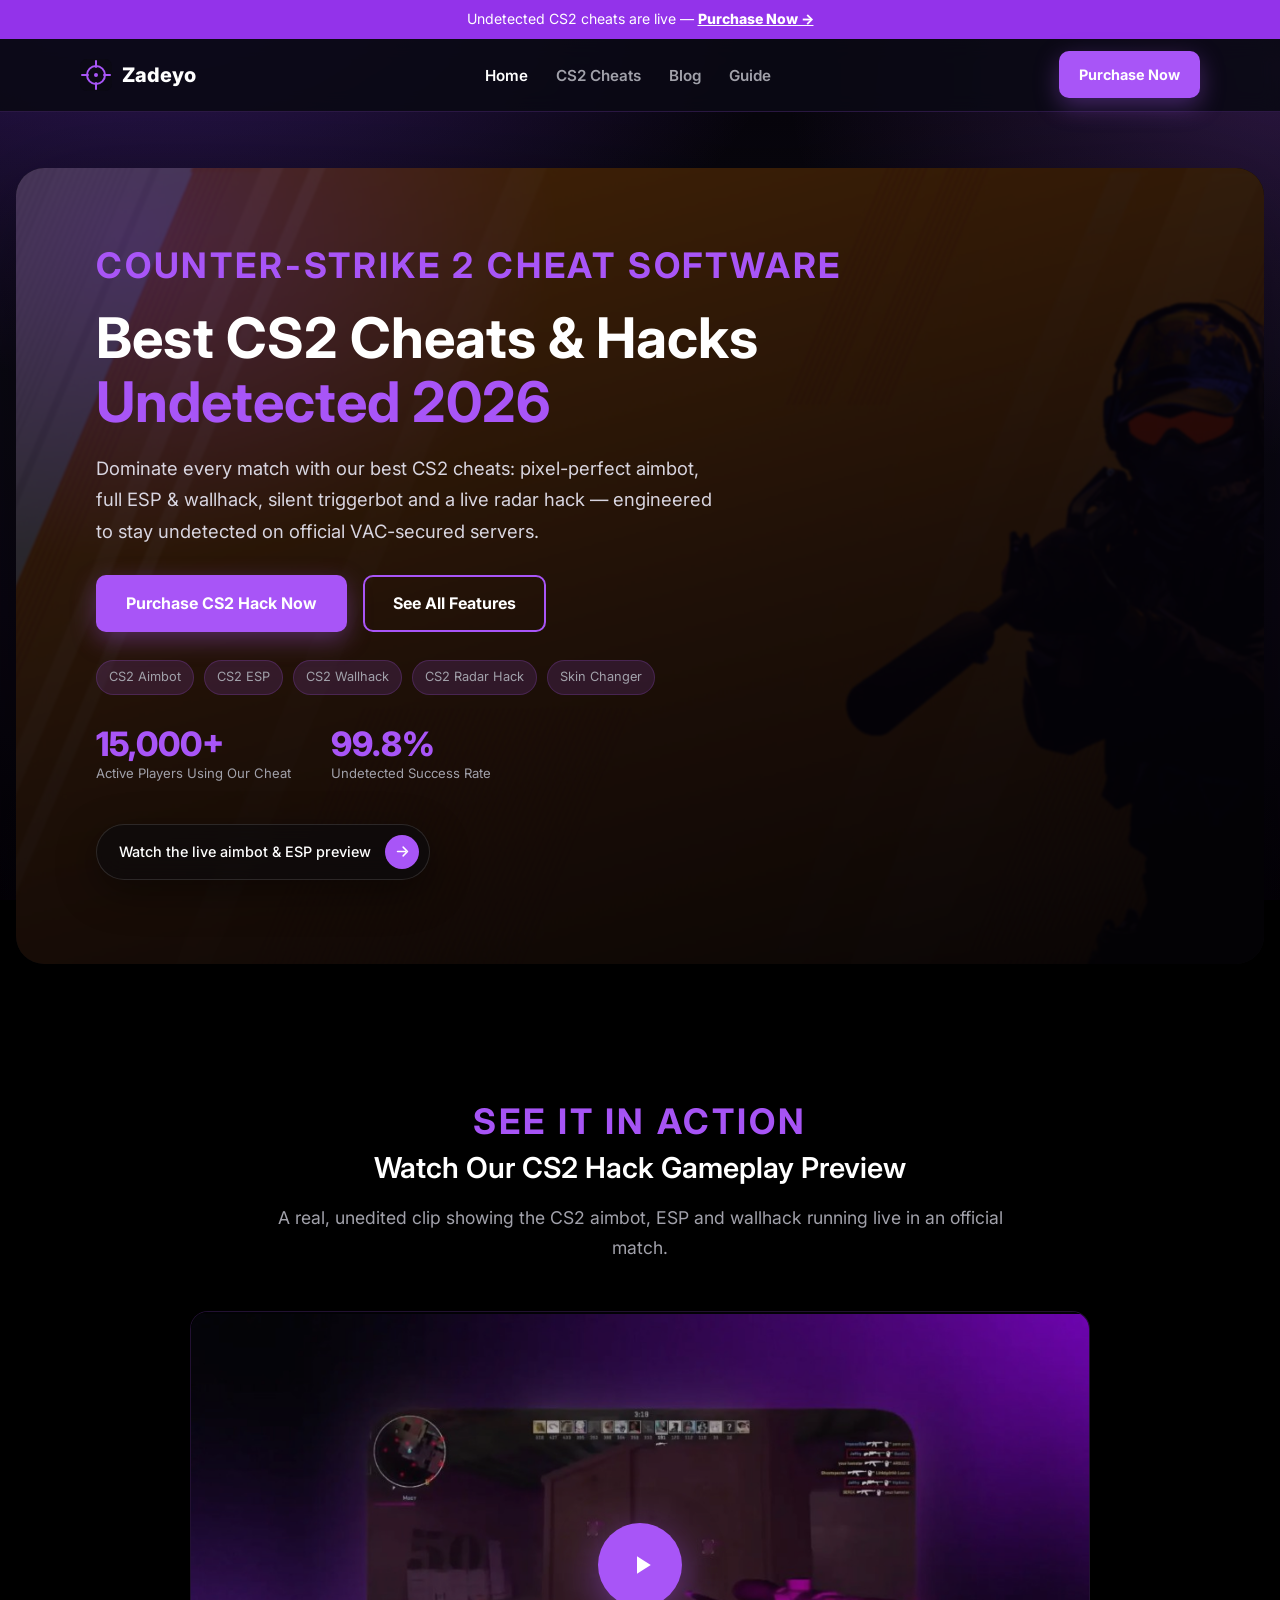
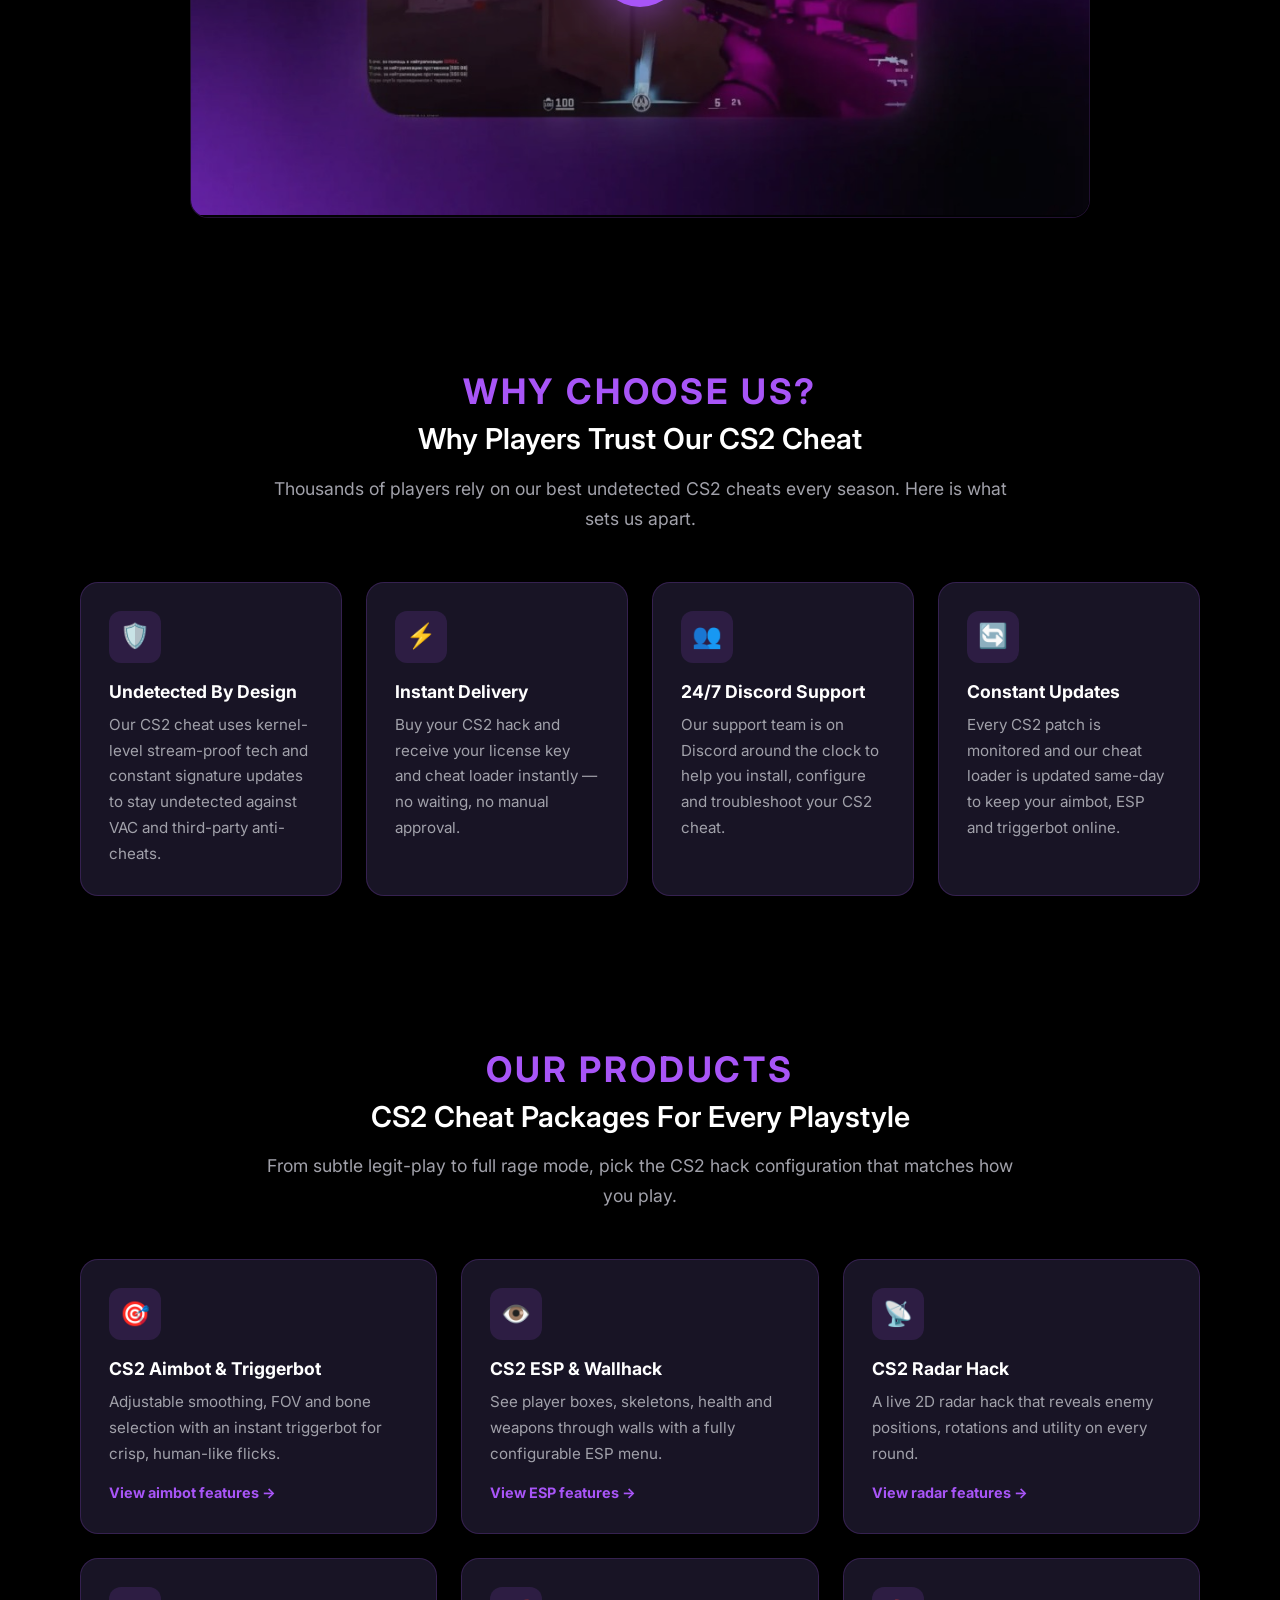
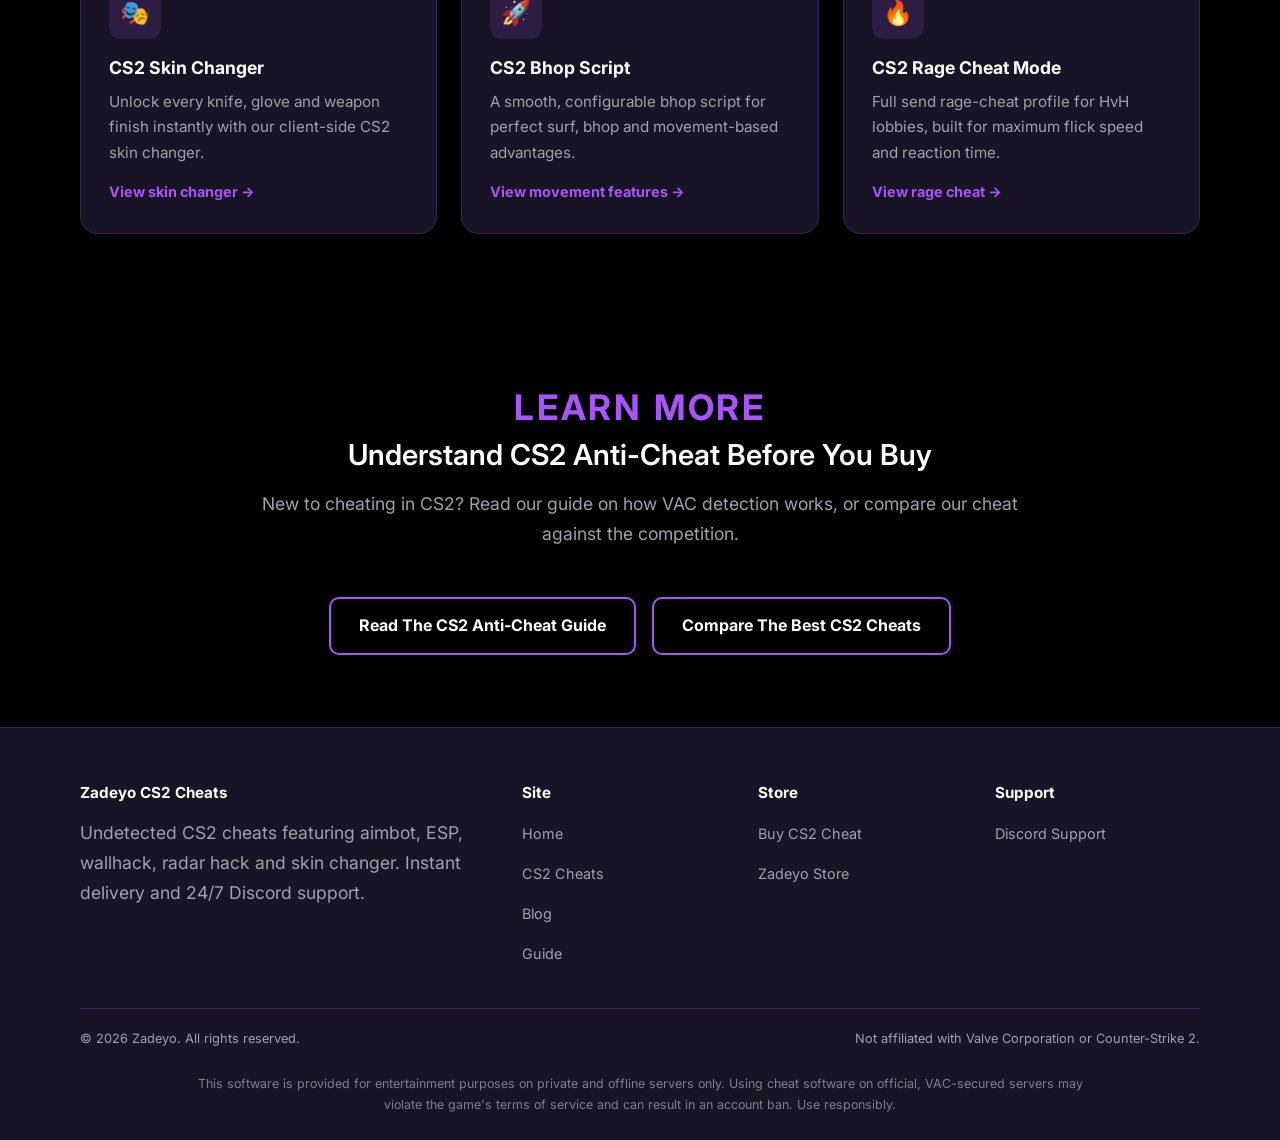
==== commit 34d16cbb: "changed styling in buy page and removed some unnessary options" ====
--- a/index.html
+++ b/index.html
@@ -17,6 +17,9 @@
   <meta name="twitter:card" content="summary_large_image">
 
   <link rel="icon" href="/assets/favicon.svg" type="image/svg+xml">
+  <link rel="preconnect" href="https://fonts.googleapis.com">
+  <link rel="preconnect" href="https://fonts.gstatic.com" crossorigin>
+  <link href="https://fonts.googleapis.com/css2?family=Inter:wght@400;500;600;700;800&display=swap" rel="stylesheet">
   <link rel="stylesheet" href="/css/style.css">
 
   <script type="application/ld+json">
@@ -148,7 +151,7 @@
     <section class="section section--card" aria-labelledby="why-heading">
       <div class="container">
         <div class="section-heading">
-          <p class="eyebrow">Why Choose Us</p>
+          <p class="eyebrow">Why Choose Us?</p>
           <h2 id="why-heading">Why Players Trust Our CS2 Cheat</h2>
           <p>Thousands of players rely on our best undetected CS2 cheats every season. Here is what sets us apart.</p>
         </div>
--- a/css/style.css
+++ b/css/style.css
@@ -44,7 +44,8 @@
   min-height: 100vh;
   background-color: #000000;
   color: var(--text-main);
-  font-family: "Segoe UI", Roboto, "Helvetica Neue", Arial, sans-serif;
+  font-family: "Inter", "Segoe UI", Roboto, "Helvetica Neue", Arial, sans-serif;
+  font-weight: 400;
   line-height: 1.6;
   overflow-x: hidden;
   -webkit-font-smoothing: antialiased;
@@ -85,13 +86,36 @@
 h3,
 h4 {
   color: var(--text-main);
-  line-height: 1.25;
+  font-weight: 700;
+  line-height: 1.2;
   margin: 0 0 0.6em;
 }
 
+h1 {
+  font-size: 2.8rem;
+}
+
+h2 {
+  font-size: 1.8rem;
+  font-weight: 600;
+}
+
+h3 {
+  font-size: 1.3rem;
+}
+
 p {
   color: var(--text-muted);
-  margin: 0 0 1em;
+  font-size: 1.1rem;
+  font-weight: 400;
+  line-height: 1.7;
+  margin: 0 0 1.5rem;
+}
+
+li {
+  font-size: 1.1rem;
+  font-weight: 400;
+  line-height: 1.7;
 }
 
 ul {
@@ -103,7 +127,7 @@
   width: 100%;
   max-width: var(--max-width);
   margin: 0 auto;
-  padding: 0 20px;
+  padding: 0 40px;
 }
 
 .section {
@@ -124,7 +148,7 @@
   font-weight: 700;
   letter-spacing: 0.08em;
   text-transform: uppercase;
-  font-size: 0.8rem;
+  font-size: 2.2rem;
   margin-bottom: 12px;
 }
 
@@ -544,6 +568,37 @@
   color: var(--text-muted);
   font-size: 0.88rem;
   margin-top: 2px;
+}
+
+/* -------------------------------------------------------------------------
+   Screenshot preview gallery
+   ------------------------------------------------------------------------- */
+.preview-card {
+  margin: 0;
+  border-radius: var(--radius-lg);
+  overflow: hidden;
+  background-color: var(--bg-card);
+  border: 1px solid var(--border-color);
+  transition: transform 0.2s ease, border-color 0.2s ease;
+}
+
+.preview-card:hover {
+  transform: translateY(-4px);
+  border-color: var(--accent-primary);
+}
+
+.preview-card img {
+  width: 100%;
+  aspect-ratio: 16 / 9;
+  object-fit: cover;
+}
+
+.preview-card figcaption {
+  padding: 16px 20px;
+  text-align: center;
+  font-weight: 600;
+  font-size: 0.95rem;
+  color: var(--text-main);
 }
 
 /* -------------------------------------------------------------------------
@@ -995,13 +1050,33 @@
 /* -------------------------------------------------------------------------
    Article / prose content (blog & guide pages)
    ------------------------------------------------------------------------- */
+/* .prose is intentionally wider than its readable text column: the column
+   (headings, paragraphs, lists, callouts, steps) is capped at ~750px for a
+   comfortable 65-75 characters per line, while the wrapper itself stays at
+   the full container width so wide elements — the comparison table below —
+   can use the extra space instead of being squeezed into the text column. */
 .prose {
-  max-width: 780px;
+  max-width: 1200px;
   margin: 0 auto;
+  text-align: left;
+}
+
+.prose > h2,
+.prose > h3,
+.prose > p,
+.prose > ul,
+.prose > .callout,
+.prose > .step,
+.prose > .cta-row {
+  max-width: 1200px;
+}
+
+.prose h2,
+.prose h3 {
+  text-align: left;
 }
 
 .prose h2 {
-  font-size: 1.8rem;
   margin-top: 2.2em;
 }
 
@@ -1013,11 +1088,6 @@
   font-size: 1.25rem;
   margin-top: 1.6em;
   color: var(--text-main);
-}
-
-.prose p,
-.prose li {
-  font-size: 1.02rem;
 }
 
 .prose a {
@@ -1260,9 +1330,17 @@
   .section {
     padding: 52px 0;
   }
+
+  .container {
+    padding: 0 24px;
+  }
 }
 
 @media (max-width: 640px) {
+  .container {
+    padding: 0 18px;
+  }
+
   .grid-4 {
     grid-template-columns: 1fr;
   }
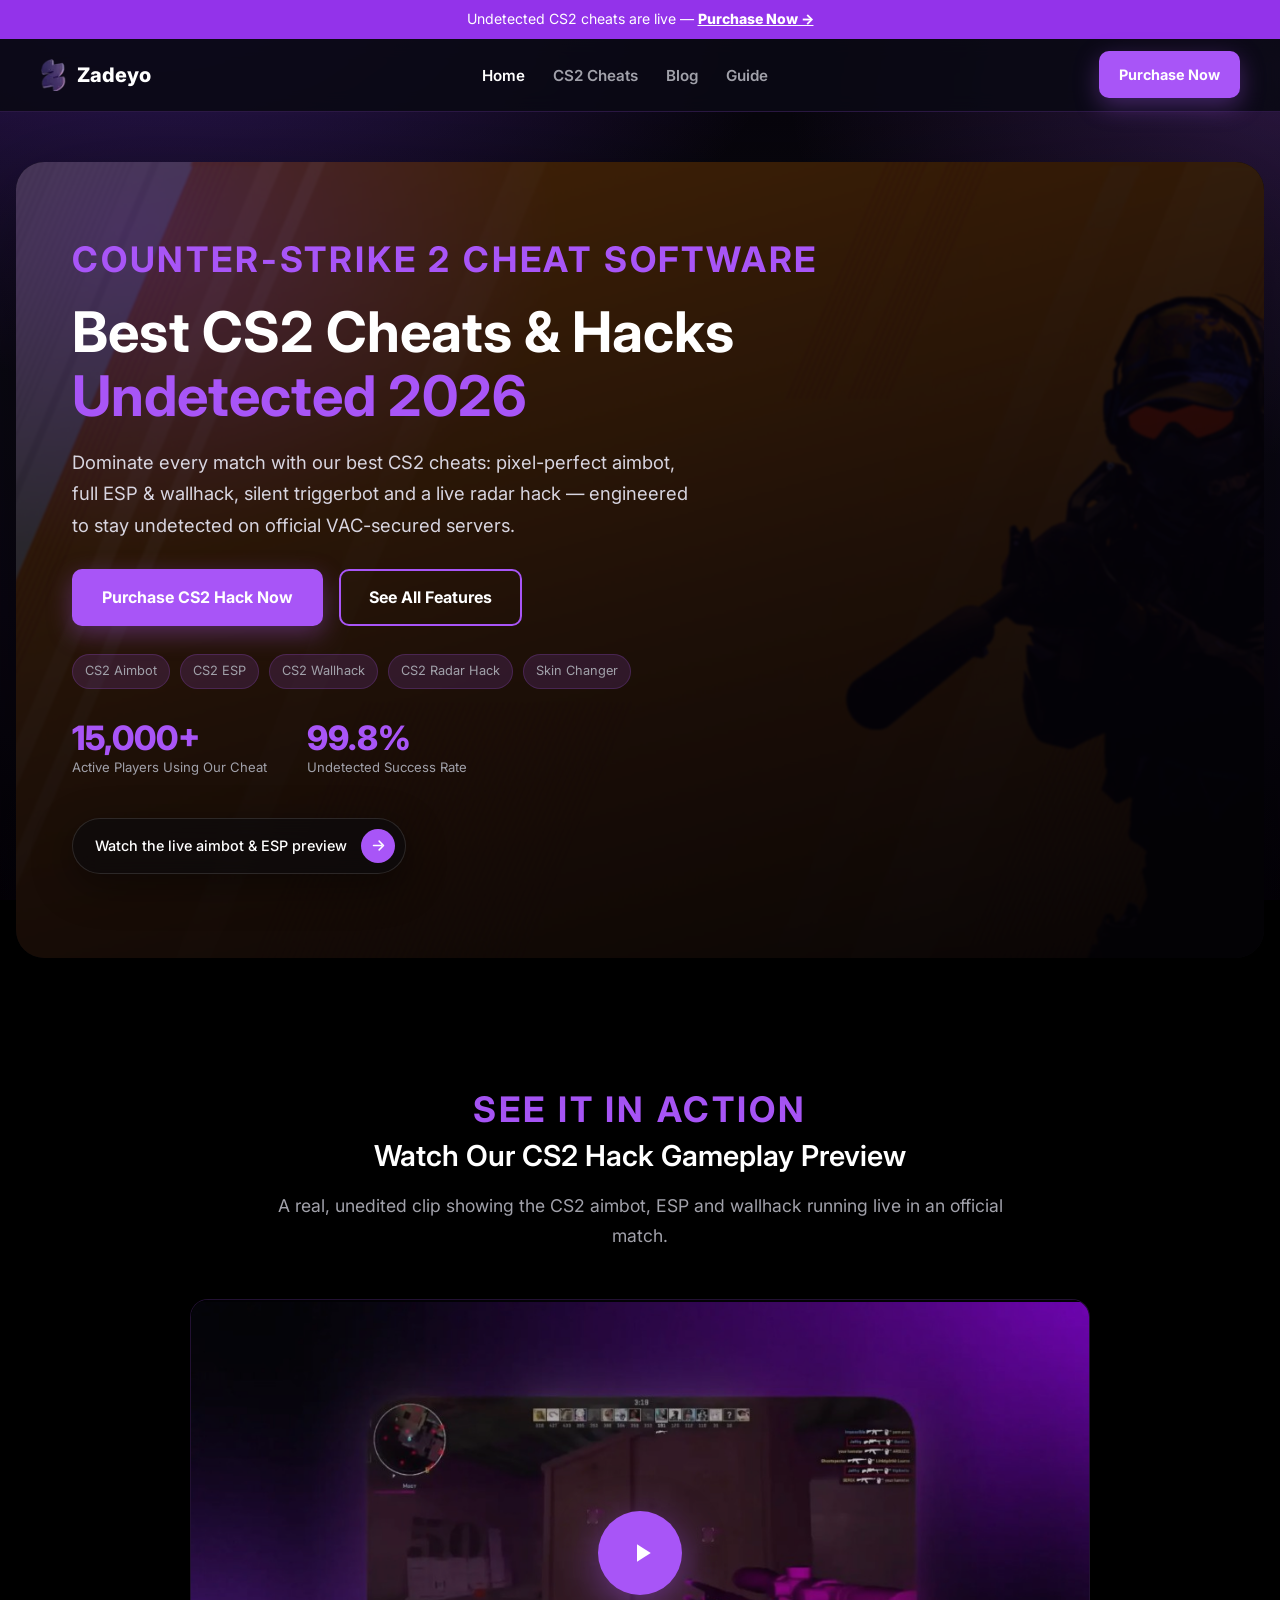
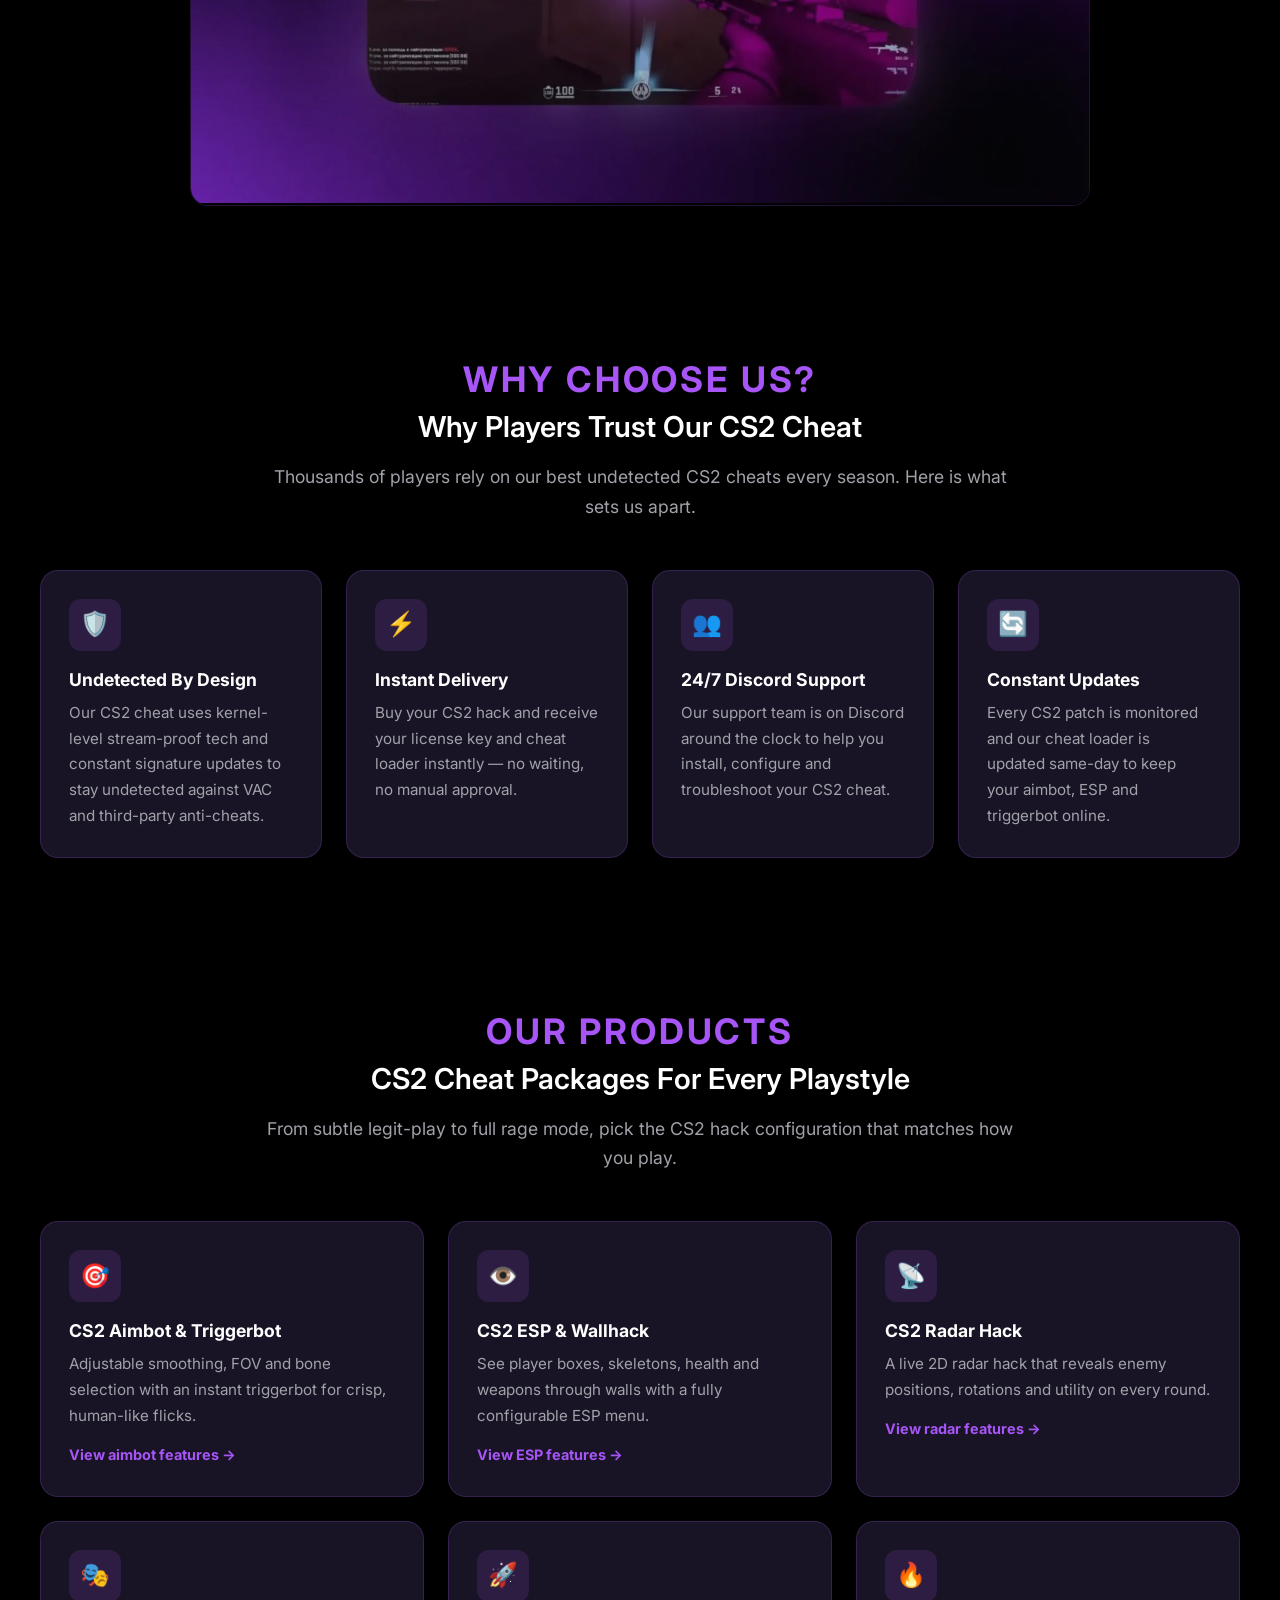
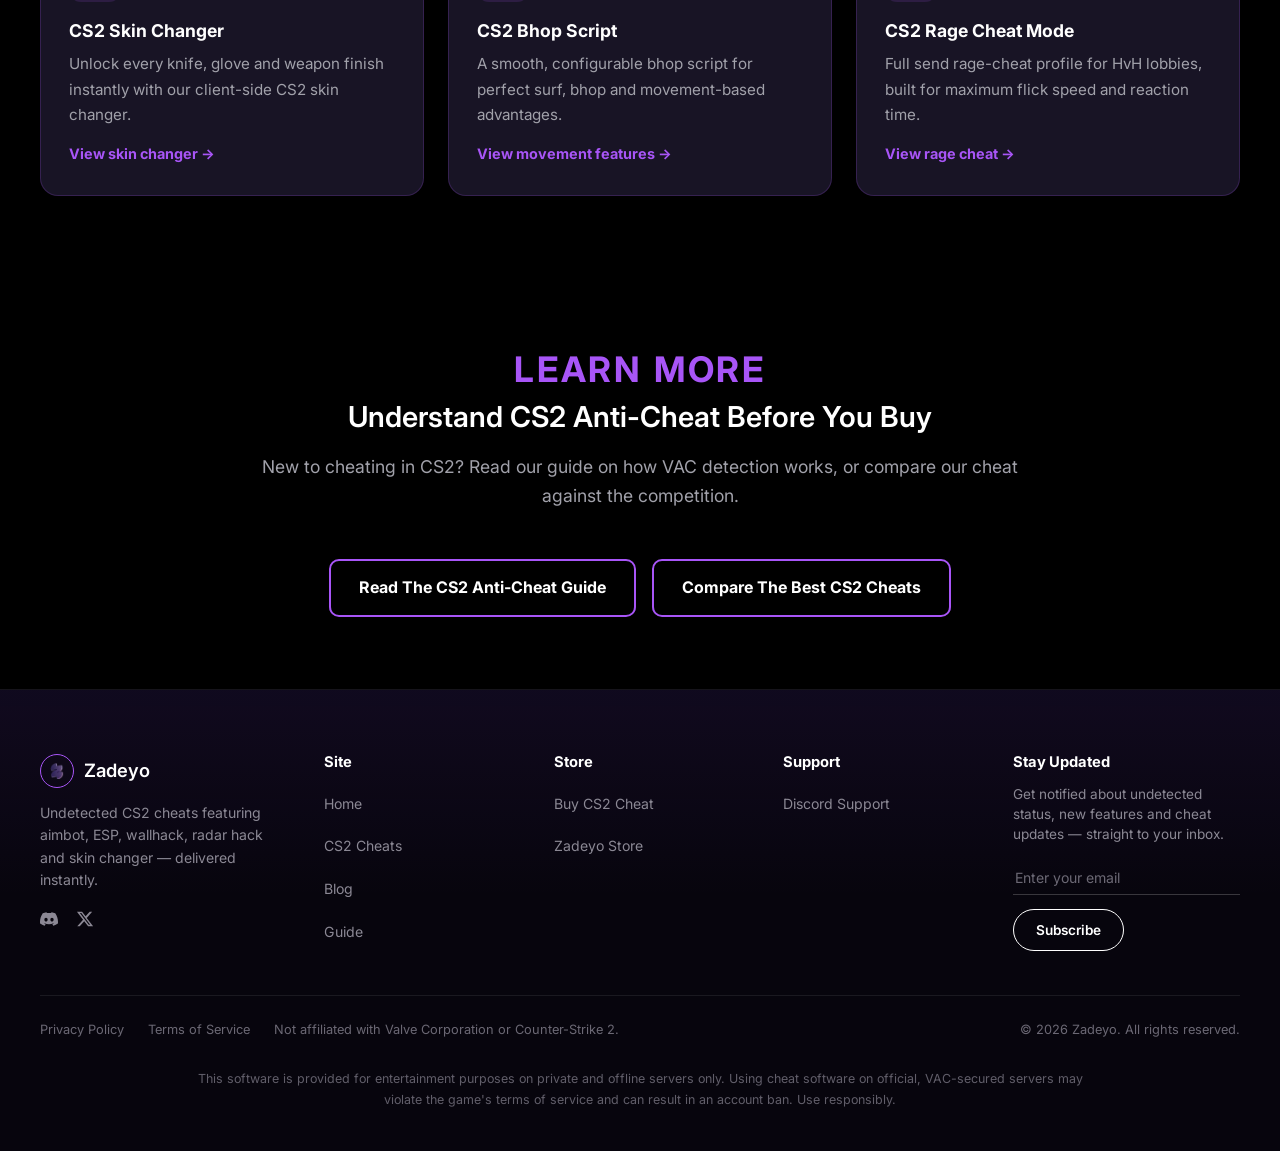
==== commit 1c84e2b5: "changed some footer settings and changed main logo" ====
--- a/index.html
+++ b/index.html
@@ -16,7 +16,7 @@
   <meta property="og:url" content="https://www.zadeyo-cs2.com/index.html">
   <meta name="twitter:card" content="summary_large_image">
 
-  <link rel="icon" href="/assets/favicon.svg" type="image/svg+xml">
+  <link rel="icon" href="/assets/main-logo.webp" type="image/webp">
   <link rel="preconnect" href="https://fonts.googleapis.com">
   <link rel="preconnect" href="https://fonts.gstatic.com" crossorigin>
   <link href="https://fonts.googleapis.com/css2?family=Inter:wght@400;500;600;700;800&display=swap" rel="stylesheet">
@@ -28,7 +28,7 @@
     "@type": "Organization",
     "name": "Zadeyo",
     "url": "https://zadeyo.com",
-    "logo": "https://zadeyo.com/assets/favicon.svg",
+    "logo": "https://zadeyo.com/assets/main-logo.webp",
     "sameAs": []
   }
   </script>
@@ -51,7 +51,7 @@
   <header class="site-header">
     <nav class="nav container">
       <a href="/index.html" class="brand">
-        <img src="/assets/favicon.svg" alt="Zadeyo CS2 cheats logo, a purple crosshair icon on a dark background" width="32" height="32">
+        <img src="/assets/main-logo.webp" alt="Zadeyo logo, an abstract violet ribbon-shaped brand mark" width="27" height="32">
         Zadeyo
       </a>
       <ul class="nav-links">
@@ -250,12 +250,26 @@
 
   <footer class="site-footer">
     <div class="container">
-      <div class="footer-grid">
-        <div>
-          <h4>Zadeyo CS2 Cheats</h4>
-          <p>Undetected CS2 cheats featuring aimbot, ESP, wallhack, radar hack and skin changer. Instant delivery and 24/7 Discord support.</p>
-        </div>
-        <div>
+      <div class="footer-top">
+        <div class="footer-brand">
+          <a href="/index.html" class="footer-brand-logo">
+            <span class="footer-logo-badge" aria-hidden="true">
+              <img src="/assets/main-logo.webp" alt="" width="14" height="16">
+            </span>
+            Zadeyo
+          </a>
+          <p class="footer-tagline">Undetected CS2 cheats featuring aimbot, ESP, wallhack, radar hack and skin changer &mdash; delivered instantly.</p>
+          <div class="footer-social" aria-label="Zadeyo on social media">
+            <a href="https://discord.gg/zadeyo" aria-label="Zadeyo on Discord">
+              <svg viewBox="0 0 24 24" fill="currentColor" aria-hidden="true"><path d="M20.317 4.37a19.79 19.79 0 0 0-4.885-1.515.074.074 0 0 0-.079.037c-.21.375-.444.864-.608 1.25a18.27 18.27 0 0 0-5.487 0 12.64 12.64 0 0 0-.617-1.25.077.077 0 0 0-.079-.037A19.736 19.736 0 0 0 3.677 4.37a.07.07 0 0 0-.032.027C.533 9.046-.32 13.58.099 18.057a.082.082 0 0 0 .031.056 19.9 19.9 0 0 0 5.993 3.03.078.078 0 0 0 .084-.028c.462-.63.874-1.295 1.226-1.994a.076.076 0 0 0-.041-.106 13.107 13.107 0 0 1-1.872-.892.077.077 0 0 1-.008-.128c.126-.094.252-.192.372-.291a.074.074 0 0 1 .077-.01c3.928 1.793 8.18 1.793 12.062 0a.074.074 0 0 1 .078.01c.12.099.246.197.373.291a.077.077 0 0 1-.006.128 12.3 12.3 0 0 1-1.873.892.076.076 0 0 0-.04.107c.36.698.772 1.362 1.225 1.993a.076.076 0 0 0 .084.028 19.876 19.876 0 0 0 6.002-3.03.077.077 0 0 0 .032-.055c.5-5.177-.838-9.674-3.549-13.66a.06.06 0 0 0-.031-.028ZM8.02 15.278c-1.183 0-2.157-1.085-2.157-2.419 0-1.333.955-2.418 2.157-2.418 1.21 0 2.176 1.094 2.157 2.418 0 1.334-.955 2.419-2.157 2.419Zm7.975 0c-1.183 0-2.157-1.085-2.157-2.419 0-1.333.955-2.418 2.157-2.418 1.21 0 2.176 1.094 2.157 2.418 0 1.334-.946 2.419-2.157 2.419Z"/></svg>
+            </a>
+            <a href="#" aria-label="Zadeyo on X (Twitter)">
+              <svg viewBox="0 0 24 24" fill="currentColor" aria-hidden="true"><path d="M18.244 2.25h3.308l-7.227 8.26 8.502 11.24H16.17l-5.214-6.817L4.99 21.75H1.68l7.73-8.835L1.254 2.25H8.08l4.713 6.231ZM17.083 19.77h1.833L7.084 4.126H5.117Z"/></svg>
+            </a>
+          </div>
+        </div>
+
+        <div class="footer-col">
           <h4>Site</h4>
           <ul>
             <li><a href="/index.html">Home</a></li>
@@ -264,24 +278,42 @@
             <li><a href="/guide.html">Guide</a></li>
           </ul>
         </div>
-        <div>
+        <div class="footer-col">
           <h4>Store</h4>
           <ul>
-            <li><a href=https://zadeyo.com/products/cs2-cheats>Buy CS2 Cheat</a></li>
+            <li><a href="https://zadeyo.com/products/cs2-cheats">Buy CS2 Cheat</a></li>
             <li><a href="https://zadeyo.com">Zadeyo Store</a></li>
           </ul>
         </div>
-        <div>
+        <div class="footer-col">
           <h4>Support</h4>
           <ul>
             <li><a href="https://discord.gg/zadeyo">Discord Support</a></li>
           </ul>
         </div>
-      </div>
+
+        <div class="footer-newsletter">
+          <h4>Stay Updated</h4>
+          <p>Get notified about undetected status, new features and cheat updates &mdash; straight to your inbox.</p>
+          <form class="newsletter-form" action="#" method="get">
+            <label for="newsletter-email" class="sr-only">Email address</label>
+            <input type="email" id="newsletter-email" class="newsletter-input" placeholder="Enter your email" required>
+            <button type="submit" class="newsletter-submit">Subscribe</button>
+          </form>
+        </div>
+      </div>
+
+      <hr class="footer-divider">
+
       <div class="footer-bottom">
-        <span>&copy; 2026 Zadeyo. All rights reserved.</span>
-        <span>Not affiliated with Valve Corporation or Counter-Strike 2.</span>
-      </div>
+        <div class="footer-legal-links">
+          <a href="#">Privacy Policy</a>
+          <a href="#">Terms of Service</a>
+          <span>Not affiliated with Valve Corporation or Counter-Strike 2.</span>
+        </div>
+        <span class="footer-copyright">&copy; 2026 Zadeyo. All rights reserved.</span>
+      </div>
+
       <p class="disclaimer">
         This software is provided for entertainment purposes on private and offline servers only. Using cheat software on
         official, VAC-secured servers may violate the game's terms of service and can result in an account ban. Use responsibly.
--- a/css/style.css
+++ b/css/style.css
@@ -13,7 +13,7 @@
   --border-color: rgba(168, 85, 247, 0.2);
   --radius-md: 10px;
   --radius-lg: 18px;
-  --max-width: 1200px;
+  --max-width: 1320px;
   --header-height: 72px;
 
   /* Showcase panel system (hero + pricing) */
@@ -162,6 +162,35 @@
   margin: 0;
 }
 
+/* Left-aligned, flush-left page header used at the top of long-form
+   Blog/Guide article pages — deliberately NOT centered like
+   .section-heading, and capped at the same width as the article text
+   column below it so the title/eyebrow/lead line up with the body copy
+   instead of floating as a separate centered block. */
+.article-header {
+  text-align: left;
+  max-width: 750px;
+  margin: 0 0 48px;
+}
+
+.article-header p {
+  margin: 0;
+}
+
+.article-header .eyebrow {
+  display: flex;
+  align-items: center;
+  gap: 8px;
+}
+
+.article-header .eyebrow::before {
+  content: "";
+  display: inline-block;
+  width: 14px;
+  height: 1px;
+  background-color: var(--accent-primary);
+}
+
 .text-center {
   text-align: center;
 }
@@ -288,8 +317,10 @@
 }
 
 .brand img {
-  width: 32px;
   height: 32px;
+  width: auto;
+  object-fit: contain;
+  image-rendering: auto;
 }
 
 .brand:hover {
@@ -651,7 +682,7 @@
    ------------------------------------------------------------------------- */
 .showcase-outer {
   position: relative;
-  padding: 56px 16px;
+  padding: 50px 16px;
 }
 
 .showcase-panel {
@@ -1056,7 +1087,7 @@
    the full container width so wide elements — the comparison table below —
    can use the extra space instead of being squeezed into the text column. */
 .prose {
-  max-width: 1200px;
+  max-width: var(--max-width);
   margin: 0 auto;
   text-align: left;
 }
@@ -1076,8 +1107,14 @@
   text-align: left;
 }
 
+/* Font size/weight/case intentionally NOT overridden here — h2/h3 inside
+   .prose must render with the exact same font styling (size, weight, case)
+   as the bare h2/h3 rules used site-wide on Home and CS2 Cheats, so headings
+   look identical across all 4 pages. Only spacing (margins) is adjusted for
+   the article's vertical rhythm. */
 .prose h2 {
-  margin-top: 2.2em;
+  margin-top: 3.2em;
+  margin-bottom: 0.7em;
 }
 
 .prose h2:first-child {
@@ -1085,9 +1122,7 @@
 }
 
 .prose h3 {
-  font-size: 1.25rem;
   margin-top: 1.6em;
-  color: var(--text-main);
 }
 
 .prose a {
@@ -1188,61 +1223,239 @@
 }
 
 /* -------------------------------------------------------------------------
-   Footer
+   Footer — quiet/flat SaaS-style footer: wide brand column (logo + tagline
+   + socials), three link columns, a newsletter column, a thin divider, then
+   a slim legal/copyright utility row. Intentionally has no glow/gradient
+   drama of its own (unlike the hero/pricing showcase panels) — just a
+   faint purple-tinted near-black background and a muted text hierarchy.
+   Font stays the site's global Inter stack; only weights/sizes are set here.
    ------------------------------------------------------------------------- */
 .site-footer {
-  background-color: var(--bg-card);
-  border-top: 1px solid var(--border-color);
-  padding: 56px 0 24px;
-}
-
-.footer-grid {
+  position: relative;
+  background:
+    linear-gradient(180deg, rgba(124, 58, 237, 0.08) 0%, rgba(5, 3, 8, 0) 45%),
+    #07050d;
+  border-top: 1px solid rgba(255, 255, 255, 0.06);
+  padding: 64px 0 40px;
+}
+
+.footer-top {
   display: grid;
-  grid-template-columns: 2fr 1fr 1fr 1fr;
-  gap: 32px;
-  margin-bottom: 40px;
-}
-
-.footer-grid h4 {
-  color: var(--text-main);
-  font-size: 0.95rem;
-  margin-bottom: 16px;
-}
-
-.footer-grid ul {
+  grid-template-columns: minmax(220px, 1.3fr) repeat(3, 1fr) minmax(220px, 1.25fr);
+  gap: 48px;
+  align-items: start;
+}
+
+/* Brand block */
+.footer-brand-logo {
+  display: inline-flex;
+  align-items: center;
+  gap: 10px;
+  font-weight: 600;
+  font-size: 1.15rem;
+  color: var(--text-main);
+}
+
+.footer-brand-logo:hover {
+  color: var(--text-main);
+}
+
+.footer-logo-badge {
+  display: flex;
+  align-items: center;
+  justify-content: center;
+  width: 34px;
+  height: 34px;
+  border-radius: 50%;
+  border: 1.5px solid var(--accent-primary);
+  flex-shrink: 0;
+}
+
+.footer-logo-badge img {
+  height: 16px;
+  width: auto;
+  object-fit: contain;
+  image-rendering: auto;
+}
+
+.footer-tagline {
+  color: #8b8894;
+  font-size: 0.88rem;
+  font-weight: 400;
+  line-height: 1.6;
+  margin: 14px 0 0;
+  max-width: 280px;
+}
+
+.footer-social {
+  display: flex;
+  align-items: center;
+  gap: 18px;
+  margin-top: 18px;
+}
+
+.footer-social a {
+  display: flex;
+  align-items: center;
+  justify-content: center;
+  color: #8b8894;
+  transition: color 0.2s ease;
+}
+
+.footer-social a:hover {
+  color: var(--text-main);
+}
+
+.footer-social svg {
+  width: 18px;
+  height: 18px;
+}
+
+/* Link columns — Site / Store / Support */
+.footer-col h4 {
+  color: var(--text-main);
+  font-size: 0.92rem;
+  font-weight: 700;
+  margin: 0 0 16px;
+}
+
+.footer-col ul {
   list-style: none;
   padding: 0;
   margin: 0;
   display: grid;
-  gap: 10px;
-}
-
-.footer-grid ul a {
-  color: var(--text-muted);
-  font-size: 0.9rem;
-}
-
-.footer-grid ul a:hover {
-  color: var(--accent-primary);
+  gap: 13px;
+}
+
+.footer-col ul a {
+  color: #8b8894;
+  font-size: 0.88rem;
+  font-weight: 400;
+}
+
+.footer-col ul a:hover {
+  color: var(--text-main);
+}
+
+/* Newsletter column */
+.footer-newsletter h4 {
+  color: var(--text-main);
+  font-size: 0.92rem;
+  font-weight: 700;
+  margin: 0 0 12px;
+}
+
+.footer-newsletter p {
+  color: #8b8894;
+  font-size: 0.85rem;
+  font-weight: 400;
+  line-height: 1.5;
+  margin: 0 0 16px;
+}
+
+.newsletter-form {
+  display: flex;
+  flex-direction: column;
+  gap: 14px;
+}
+
+.newsletter-input {
+  width: 100%;
+  background: transparent;
+  border: none;
+  border-bottom: 1px solid rgba(255, 255, 255, 0.2);
+  color: var(--text-main);
+  font-family: inherit;
+  font-size: 0.88rem;
+  padding: 8px 2px;
+  border-radius: 0;
+  transition: border-color 0.2s ease;
+}
+
+.newsletter-input::placeholder {
+  color: #6b6874;
+}
+
+.newsletter-input:focus {
+  outline: none;
+  border-color: var(--accent-primary);
+}
+
+.newsletter-submit {
+  align-self: flex-start;
+  display: inline-flex;
+  align-items: center;
+  justify-content: center;
+  height: 42px;
+  padding: 0 22px;
+  border-radius: 999px;
+  border: 1px solid #ffffff;
+  background-color: transparent;
+  color: #ffffff;
+  font-family: inherit;
+  font-size: 0.85rem;
+  font-weight: 600;
+  cursor: pointer;
+  transition: background-color 0.2s ease, color 0.2s ease, transform 0.15s ease;
+}
+
+.newsletter-submit:hover {
+  background-color: #ffffff;
+  color: #0a0a0e;
+  transform: translateY(-1px);
+}
+
+.newsletter-submit:disabled {
+  opacity: 0.7;
+  cursor: default;
+  transform: none;
+}
+
+/* Divider + bottom utility row */
+.footer-divider {
+  border: none;
+  border-top: 1px solid rgba(255, 255, 255, 0.08);
+  margin: 44px 0 24px;
 }
 
 .footer-bottom {
-  border-top: 1px solid var(--border-color);
-  padding-top: 20px;
   display: flex;
   flex-wrap: wrap;
   justify-content: space-between;
-  gap: 12px;
+  align-items: center;
+  gap: 16px;
+}
+
+.footer-legal-links {
+  display: flex;
+  flex-wrap: wrap;
+  align-items: center;
+  gap: 24px;
+}
+
+.footer-legal-links a,
+.footer-legal-links span {
+  color: #6b6874;
   font-size: 0.8rem;
-  color: var(--text-muted);
+  font-weight: 400;
+}
+
+.footer-legal-links a:hover {
+  color: var(--text-main);
+}
+
+.footer-copyright {
+  color: #6b6874;
+  font-size: 0.8rem;
+  white-space: nowrap;
 }
 
 .disclaimer {
   font-size: 0.78rem;
-  color: var(--text-muted);
-  opacity: 0.75;
+  color: #6b6874;
+  opacity: 0.9;
   max-width: 900px;
-  margin: 24px auto 0;
+  margin: 28px auto 0;
   text-align: center;
 }
 
@@ -1267,8 +1480,15 @@
   .grid-4 {
     grid-template-columns: repeat(2, 1fr);
   }
-  .footer-grid {
-    grid-template-columns: 2fr 1fr 1fr;
+
+  .footer-top {
+    grid-template-columns: repeat(3, 1fr);
+    gap: 36px 32px;
+  }
+
+  .footer-brand,
+  .footer-newsletter {
+    grid-column: 1 / -1;
   }
 
   .showcase-panel {
@@ -1323,7 +1543,7 @@
     grid-template-columns: 1fr;
   }
 
-  .footer-grid {
+  .footer-top {
     grid-template-columns: 1fr 1fr;
   }
 
@@ -1345,9 +1565,14 @@
     grid-template-columns: 1fr;
   }
 
-  .footer-grid {
+  .footer-top {
     grid-template-columns: 1fr;
-    gap: 24px;
+    gap: 32px;
+  }
+
+  .footer-bottom {
+    flex-direction: column;
+    align-items: flex-start;
   }
 
   .hero {
@@ -1415,3 +1640,4 @@
     padding: 28px 24px;
   }
 }
+
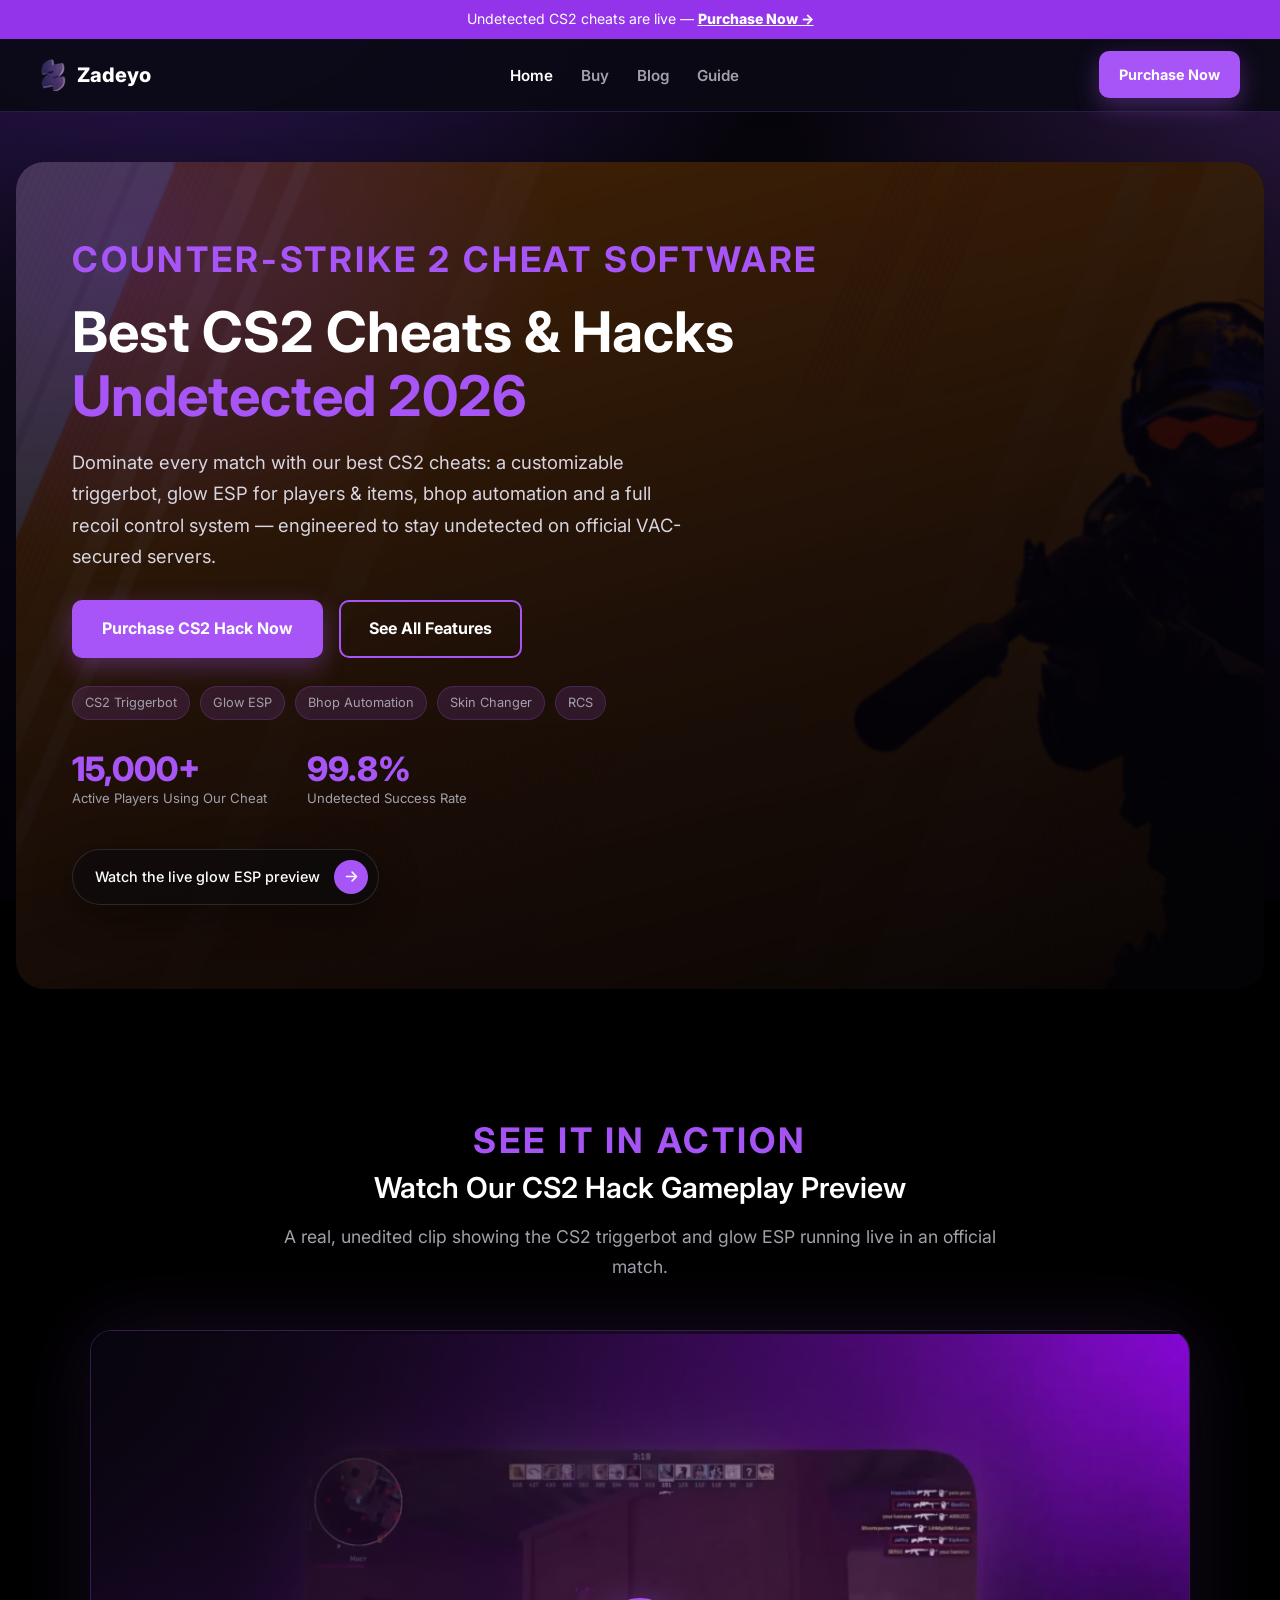
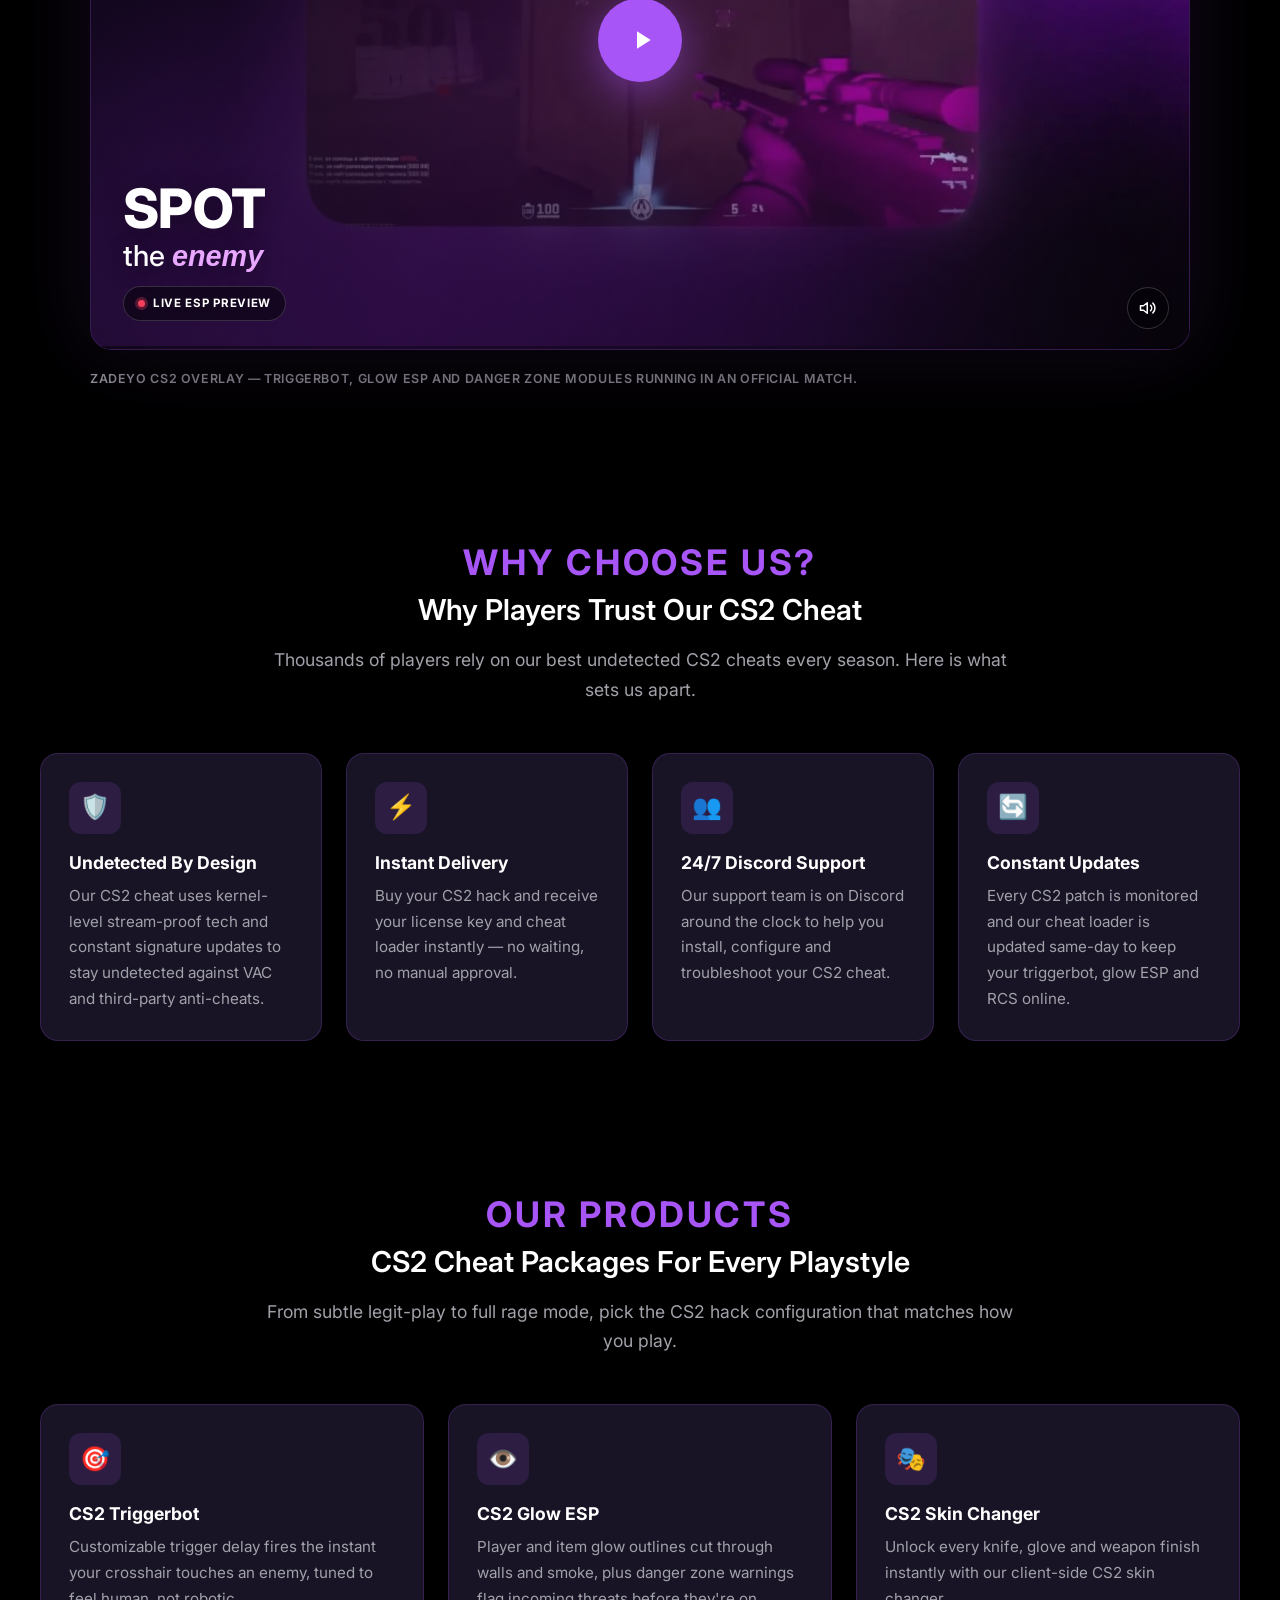
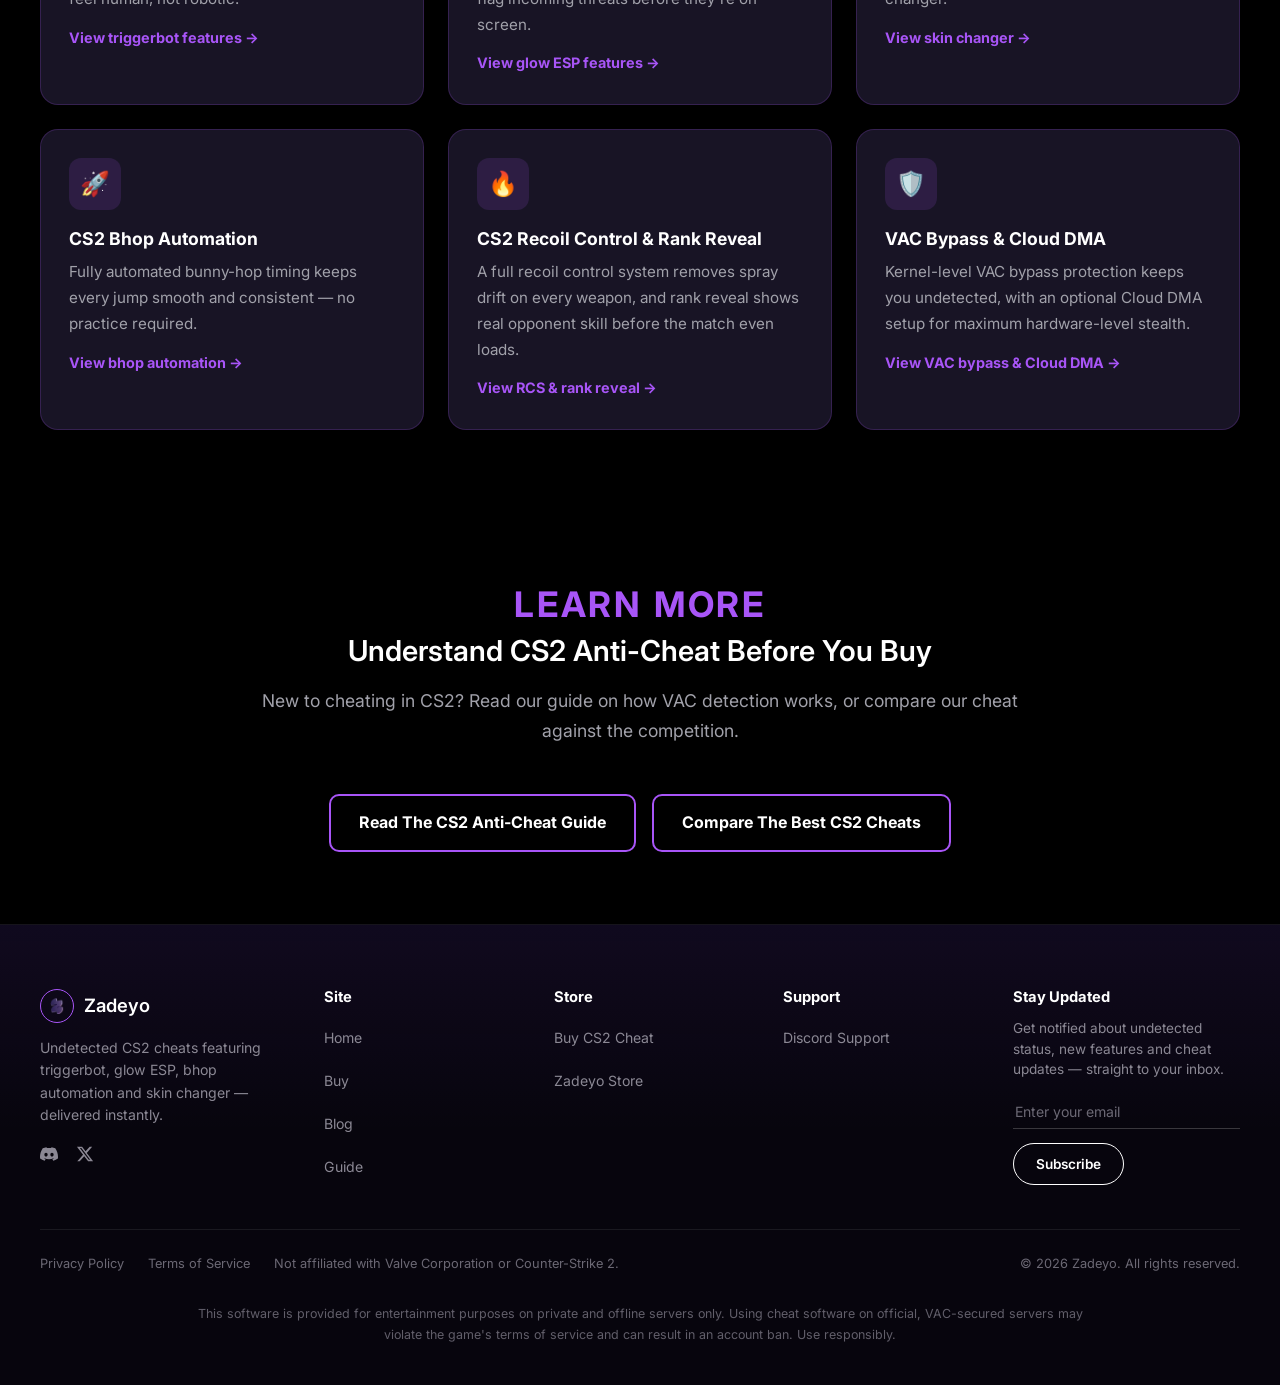
==== commit 86ada887: "changed feature list" ====
--- a/index.html
+++ b/index.html
@@ -4,14 +4,14 @@
   <meta charset="UTF-8">
   <meta name="viewport" content="width=device-width, initial-scale=1.0">
   <title>CS2 Cheats & Hacks 2026 | Undetected CS2 Cheat Software</title>
-  <meta name="description" content="Get the best undetected CS2 cheats with aimbot, ESP, wallhack & radar hack. Instant download, 24/7 support. Buy your CS2 hack today and dominate every match.">
+  <meta name="description" content="Get the best undetected CS2 cheats with triggerbot, glow ESP, bhop automation & skin changer. Instant download, 24/7 support. Buy your CS2 hack today and dominate every match.">
   <link rel="canonical" href="https://www.zadeyo-cs2.com/index.html">
   <meta name="robots" content="index, follow">
 
   <!-- Open Graph -->
   <meta property="og:type" content="website">
   <meta property="og:title" content="CS2 Cheats & Hacks 2026 | Undetected CS2 Cheat Software">
-  <meta property="og:description" content="Get the best undetected CS2 cheats with aimbot, ESP, wallhack & radar hack. Instant download, 24/7 support.">
+  <meta property="og:description" content="Get the best undetected CS2 cheats with triggerbot, glow ESP, bhop automation & skin changer. Instant download, 24/7 support.">
   <meta property="og:image" content="/assets/hero-bg.jpg">
   <meta property="og:url" content="https://www.zadeyo-cs2.com/index.html">
   <meta name="twitter:card" content="summary_large_image">
@@ -20,7 +20,7 @@
   <link rel="preconnect" href="https://fonts.googleapis.com">
   <link rel="preconnect" href="https://fonts.gstatic.com" crossorigin>
   <link href="https://fonts.googleapis.com/css2?family=Inter:wght@400;500;600;700;800&display=swap" rel="stylesheet">
-  <link rel="stylesheet" href="/css/style.css">
+  <link rel="stylesheet" href="/css/style.css?v=7">
 
   <script type="application/ld+json">
   {
@@ -56,7 +56,7 @@
       </a>
       <ul class="nav-links">
         <li><a href="/index.html" class="active">Home</a></li>
-        <li><a href="/cs2-cheats.html">CS2 Cheats</a></li>
+        <li><a href="/cs2-cheats.html">Buy</a></li>
         <li><a href="/blog.html">Blog</a></li>
         <li><a href="/guide.html">Guide</a></li>
       </ul>
@@ -83,19 +83,19 @@
           <p class="eyebrow">Counter-Strike 2 Cheat Software</p>
           <h1>Best CS2 Cheats &amp; Hacks<br><span class="accent-text">Undetected 2026</span></h1>
           <p class="lead">
-            Dominate every match with our best CS2 cheats: pixel-perfect aimbot, full ESP &amp; wallhack,
-            silent triggerbot and a live radar hack &mdash; engineered to stay undetected on official VAC-secured servers.
+            Dominate every match with our best CS2 cheats: a customizable triggerbot, glow ESP for players &amp; items,
+            bhop automation and a full recoil control system &mdash; engineered to stay undetected on official VAC-secured servers.
           </p>
           <div class="cta-row">
             <a href="https://zadeyo.com/products/cs2-cheats" class="btn btn-primary">Purchase CS2 Hack Now</a>
             <a href="/cs2-cheats.html" class="btn btn-secondary">See All Features</a>
           </div>
           <div class="hero-keywords" aria-hidden="true">
-            <span class="pill">CS2 Aimbot</span>
-            <span class="pill">CS2 ESP</span>
-            <span class="pill">CS2 Wallhack</span>
-            <span class="pill">CS2 Radar Hack</span>
+            <span class="pill">CS2 Triggerbot</span>
+            <span class="pill">Glow ESP</span>
+            <span class="pill">Bhop Automation</span>
             <span class="pill">Skin Changer</span>
+            <span class="pill">RCS</span>
           </div>
           <div class="hero-stat-row">
             <div class="hero-stat-block">
@@ -109,7 +109,7 @@
           </div>
 
           <a href="#preview-video" class="hero-visual-pill" aria-label="Jump to the CS2 cheat gameplay preview video">
-            <span>Watch the live aimbot &amp; ESP preview</span>
+            <span>Watch the live glow ESP preview</span>
             <span class="hero-visual-pill-icon" aria-hidden="true">
               <svg viewBox="0 0 24 24" fill="none" stroke="currentColor" stroke-width="2.4" stroke-linecap="round" stroke-linejoin="round"><path d="M4 12h13M13 5l7 7-7 7"/></svg>
             </span>
@@ -124,7 +124,7 @@
         <div class="section-heading">
           <p class="eyebrow">See It In Action</p>
           <h2 id="video-heading">Watch Our CS2 Hack Gameplay Preview</h2>
-          <p>A real, unedited clip showing the CS2 aimbot, ESP and wallhack running live in an official match.</p>
+          <p>A real, unedited clip showing the CS2 triggerbot and glow ESP running live in an official match.</p>
         </div>
 
         <div class="video-wrapper">
@@ -133,17 +133,32 @@
             preload="none"
             poster="/assets/video-thumbnail.png"
             playsinline
+            controlsList="nodownload noremoteplayback"
+            disablePictureInPicture
           >
             <source src="/assets/cs2-cheat-preview.mp4" type="video/mp4">
             Your browser does not support embedded videos. You can
             <a href="https://drive.google.com/file/d/1FjpShoGpJXax7ArkQpxhGYCjZMUEZCnM/view">watch the CS2 cheat preview on Google Drive</a> instead.
           </video>
+
           <div class="video-play-overlay" role="button" tabindex="0" aria-label="Play CS2 cheat preview video">
+            <div class="video-overlay-gradient" aria-hidden="true"></div>
+            <div class="video-overlay-content">
+              <p class="video-overlay-headline">Spot<span class="video-overlay-sub">the <em>enemy</em></span></p>
+              <span class="video-live-pill"><span class="video-live-dot" aria-hidden="true"></span>Live ESP Preview</span>
+            </div>
             <span class="play-button">
               <svg viewBox="0 0 24 24" aria-hidden="true"><path d="M8 5v14l11-7z"/></svg>
             </span>
           </div>
-        </div>
+
+          <button type="button" class="video-mute-toggle" aria-label="Mute preview video" aria-pressed="false">
+            <svg class="icon-unmuted" viewBox="0 0 24 24" fill="none" stroke="currentColor" stroke-width="2" stroke-linecap="round" stroke-linejoin="round" aria-hidden="true"><path d="M11 5 6 9H2v6h4l5 4V5Z"/><path d="M15.5 8.5a5 5 0 0 1 0 7"/><path d="M18.5 5.5a9 9 0 0 1 0 13"/></svg>
+            <svg class="icon-muted" viewBox="0 0 24 24" fill="none" stroke="currentColor" stroke-width="2" stroke-linecap="round" stroke-linejoin="round" aria-hidden="true"><path d="M11 5 6 9H2v6h4l5 4V5Z"/><path d="M22 9l-6 6"/><path d="M16 9l6 6"/></svg>
+          </button>
+        </div>
+
+        <p class="video-caption">Zadeyo CS2 Overlay &mdash; Triggerbot, Glow ESP and Danger Zone modules running in an official match.</p>
       </div>
     </section>
 
@@ -175,7 +190,7 @@
           <div class="card">
             <div class="card-icon" aria-hidden="true">&#128260;</div>
             <h3>Constant Updates</h3>
-            <p>Every CS2 patch is monitored and our cheat loader is updated same-day to keep your aimbot, ESP and triggerbot online.</p>
+            <p>Every CS2 patch is monitored and our cheat loader is updated same-day to keep your triggerbot, glow ESP and RCS online.</p>
           </div>
         </div>
       </div>
@@ -191,41 +206,47 @@
         </div>
 
         <div class="grid grid-3">
-          <div class="card">
+          <div class="card tilt-card">
             <div class="card-icon" aria-hidden="true">&#127919;</div>
-            <h3>CS2 Aimbot &amp; Triggerbot</h3>
-            <p>Adjustable smoothing, FOV and bone selection with an instant triggerbot for crisp, human-like flicks.</p>
-            <a href="/cs2-cheats.html" class="card-link">View aimbot features &rarr;</a>
-          </div>
-          <div class="card">
+            <h3>CS2 Triggerbot</h3>
+            <p>Customizable trigger delay fires the instant your crosshair touches an enemy, tuned to feel human, not robotic.</p>
+            <a href="/cs2-cheats.html" class="card-link">View triggerbot features &rarr;</a>
+            <span class="tilt-card-glow" aria-hidden="true"></span>
+          </div>
+          <div class="card tilt-card">
             <div class="card-icon" aria-hidden="true">&#128065;&#65039;</div>
-            <h3>CS2 ESP &amp; Wallhack</h3>
-            <p>See player boxes, skeletons, health and weapons through walls with a fully configurable ESP menu.</p>
-            <a href="/cs2-cheats.html" class="card-link">View ESP features &rarr;</a>
-          </div>
-          <div class="card">
-            <div class="card-icon" aria-hidden="true">&#128225;</div>
-            <h3>CS2 Radar Hack</h3>
-            <p>A live 2D radar hack that reveals enemy positions, rotations and utility on every round.</p>
-            <a href="/cs2-cheats.html" class="card-link">View radar features &rarr;</a>
-          </div>
-          <div class="card">
+            <h3>CS2 Glow ESP</h3>
+            <p>Player and item glow outlines cut through walls and smoke, plus danger zone warnings flag incoming threats before they're on screen.</p>
+            <a href="/cs2-cheats.html" class="card-link">View glow ESP features &rarr;</a>
+            <span class="tilt-card-glow" aria-hidden="true"></span>
+          </div>
+          <div class="card tilt-card">
             <div class="card-icon" aria-hidden="true">&#127917;</div>
             <h3>CS2 Skin Changer</h3>
             <p>Unlock every knife, glove and weapon finish instantly with our client-side CS2 skin changer.</p>
             <a href="/cs2-cheats.html" class="card-link">View skin changer &rarr;</a>
-          </div>
-          <div class="card">
+            <span class="tilt-card-glow" aria-hidden="true"></span>
+          </div>
+          <div class="card tilt-card">
             <div class="card-icon" aria-hidden="true">&#128640;</div>
-            <h3>CS2 Bhop Script</h3>
-            <p>A smooth, configurable bhop script for perfect surf, bhop and movement-based advantages.</p>
-            <a href="/cs2-cheats.html" class="card-link">View movement features &rarr;</a>
-          </div>
-          <div class="card">
+            <h3>CS2 Bhop Automation</h3>
+            <p>Fully automated bunny-hop timing keeps every jump smooth and consistent &mdash; no practice required.</p>
+            <a href="/cs2-cheats.html" class="card-link">View bhop automation &rarr;</a>
+            <span class="tilt-card-glow" aria-hidden="true"></span>
+          </div>
+          <div class="card tilt-card">
             <div class="card-icon" aria-hidden="true">&#128293;</div>
-            <h3>CS2 Rage Cheat Mode</h3>
-            <p>Full send rage-cheat profile for HvH lobbies, built for maximum flick speed and reaction time.</p>
-            <a href="/cs2-cheats.html" class="card-link">View rage cheat &rarr;</a>
+            <h3>CS2 Recoil Control &amp; Rank Reveal</h3>
+            <p>A full recoil control system removes spray drift on every weapon, and rank reveal shows real opponent skill before the match even loads.</p>
+            <a href="/cs2-cheats.html" class="card-link">View RCS &amp; rank reveal &rarr;</a>
+            <span class="tilt-card-glow" aria-hidden="true"></span>
+          </div>
+          <div class="card tilt-card">
+            <div class="card-icon" aria-hidden="true">&#128737;&#65039;</div>
+            <h3>VAC Bypass &amp; Cloud DMA</h3>
+            <p>Kernel-level VAC bypass protection keeps you undetected, with an optional Cloud DMA setup for maximum hardware-level stealth.</p>
+            <a href="/cs2-cheats.html" class="card-link">View VAC bypass &amp; Cloud DMA &rarr;</a>
+            <span class="tilt-card-glow" aria-hidden="true"></span>
           </div>
         </div>
       </div>
@@ -258,7 +279,7 @@
             </span>
             Zadeyo
           </a>
-          <p class="footer-tagline">Undetected CS2 cheats featuring aimbot, ESP, wallhack, radar hack and skin changer &mdash; delivered instantly.</p>
+          <p class="footer-tagline">Undetected CS2 cheats featuring triggerbot, glow ESP, bhop automation and skin changer &mdash; delivered instantly.</p>
           <div class="footer-social" aria-label="Zadeyo on social media">
             <a href="https://discord.gg/zadeyo" aria-label="Zadeyo on Discord">
               <svg viewBox="0 0 24 24" fill="currentColor" aria-hidden="true"><path d="M20.317 4.37a19.79 19.79 0 0 0-4.885-1.515.074.074 0 0 0-.079.037c-.21.375-.444.864-.608 1.25a18.27 18.27 0 0 0-5.487 0 12.64 12.64 0 0 0-.617-1.25.077.077 0 0 0-.079-.037A19.736 19.736 0 0 0 3.677 4.37a.07.07 0 0 0-.032.027C.533 9.046-.32 13.58.099 18.057a.082.082 0 0 0 .031.056 19.9 19.9 0 0 0 5.993 3.03.078.078 0 0 0 .084-.028c.462-.63.874-1.295 1.226-1.994a.076.076 0 0 0-.041-.106 13.107 13.107 0 0 1-1.872-.892.077.077 0 0 1-.008-.128c.126-.094.252-.192.372-.291a.074.074 0 0 1 .077-.01c3.928 1.793 8.18 1.793 12.062 0a.074.074 0 0 1 .078.01c.12.099.246.197.373.291a.077.077 0 0 1-.006.128 12.3 12.3 0 0 1-1.873.892.076.076 0 0 0-.04.107c.36.698.772 1.362 1.225 1.993a.076.076 0 0 0 .084.028 19.876 19.876 0 0 0 6.002-3.03.077.077 0 0 0 .032-.055c.5-5.177-.838-9.674-3.549-13.66a.06.06 0 0 0-.031-.028ZM8.02 15.278c-1.183 0-2.157-1.085-2.157-2.419 0-1.333.955-2.418 2.157-2.418 1.21 0 2.176 1.094 2.157 2.418 0 1.334-.955 2.419-2.157 2.419Zm7.975 0c-1.183 0-2.157-1.085-2.157-2.419 0-1.333.955-2.418 2.157-2.418 1.21 0 2.176 1.094 2.157 2.418 0 1.334-.946 2.419-2.157 2.419Z"/></svg>
@@ -273,7 +294,7 @@
           <h4>Site</h4>
           <ul>
             <li><a href="/index.html">Home</a></li>
-            <li><a href="/cs2-cheats.html">CS2 Cheats</a></li>
+            <li><a href="/cs2-cheats.html">Buy</a></li>
             <li><a href="/blog.html">Blog</a></li>
             <li><a href="/guide.html">Guide</a></li>
           </ul>
@@ -321,6 +342,6 @@
     </div>
   </footer>
 
-  <script src="/js/main.js"></script>
+  <script src="/js/main.js?v=7"></script>
 </body>
 </html>
--- a/css/style.css
+++ b/css/style.css
@@ -251,6 +251,12 @@
   color: var(--text-main);
 }
 
+.btn-discord svg {
+  width: 18px;
+  height: 18px;
+  flex-shrink: 0;
+}
+
 .btn-block {
   width: 100%;
 }
@@ -424,16 +430,21 @@
 }
 
 /* -------------------------------------------------------------------------
-   Video module
+   Video module — a big cinematic panel modeled after a promo-poster style
+   video player: bold headline + "live preview" pill burned into the
+   bottom-left of the frame over a purple gradient wash, a persistent
+   mute toggle in the bottom-right corner, and a small tracked caption
+   underneath. The headline/pill/gradient live *inside* .video-play-overlay
+   so they fade out together with the play button once playback starts.
    ------------------------------------------------------------------------- */
 .video-wrapper {
   position: relative;
-  max-width: 900px;
+  max-width: 1100px;
   margin: 0 auto;
-  border-radius: var(--radius-lg);
+  border-radius: 22px;
   overflow: hidden;
-  border: 1px solid var(--border-color);
-  box-shadow: 0 20px 60px rgba(0, 0, 0, 0.45);
+  border: 1px solid rgba(168, 85, 247, 0.32);
+  box-shadow: 0 30px 90px rgba(0, 0, 0, 0.55), 0 0 80px rgba(168, 85, 247, 0.16);
   background-color: #000;
 }
 
@@ -441,15 +452,16 @@
   width: 100%;
   aspect-ratio: 16 / 9;
   background-color: #000;
+  display: block;
 }
 
 .video-play-overlay {
   position: absolute;
   inset: 0;
+  z-index: 2;
   display: flex;
   align-items: center;
   justify-content: center;
-  background: rgba(11, 9, 20, 0.25);
   cursor: pointer;
   transition: opacity 0.25s ease;
 }
@@ -459,7 +471,90 @@
   pointer-events: none;
 }
 
+.video-overlay-gradient {
+  position: absolute;
+  inset: 0;
+  background:
+    linear-gradient(115deg, rgba(8, 5, 14, 0.88) 0%, rgba(46, 12, 66, 0.58) 42%, rgba(88, 28, 135, 0.22) 72%, rgba(88, 28, 135, 0.02) 100%),
+    linear-gradient(0deg, rgba(5, 3, 8, 0.55) 0%, rgba(5, 3, 8, 0) 40%);
+}
+
+.video-overlay-content {
+  position: absolute;
+  left: 32px;
+  bottom: 28px;
+  right: 90px;
+  display: flex;
+  flex-direction: column;
+  align-items: flex-start;
+  gap: 16px;
+}
+
+.video-overlay-headline {
+  margin: 0;
+  color: var(--text-main);
+  font-size: clamp(2rem, 4.6vw, 3.4rem);
+  font-weight: 800;
+  line-height: 1;
+  letter-spacing: -0.01em;
+  text-transform: uppercase;
+  text-shadow: 0 4px 24px rgba(0, 0, 0, 0.45);
+}
+
+.video-overlay-sub {
+  display: block;
+  margin-top: 6px;
+  font-size: clamp(1.2rem, 2.4vw, 1.8rem);
+  font-weight: 500;
+  text-transform: none;
+  letter-spacing: 0;
+  color: var(--text-main);
+}
+
+.video-overlay-sub em {
+  font-style: italic;
+  font-weight: 700;
+  color: #e9a8ff;
+}
+
+.video-live-pill {
+  display: inline-flex;
+  align-items: center;
+  gap: 8px;
+  padding: 7px 14px;
+  border-radius: 999px;
+  background: rgba(5, 3, 8, 0.55);
+  border: 1px solid rgba(255, 255, 255, 0.16);
+  backdrop-filter: blur(6px);
+  -webkit-backdrop-filter: blur(6px);
+  color: var(--text-main);
+  font-size: 0.72rem;
+  font-weight: 700;
+  letter-spacing: 0.06em;
+  text-transform: uppercase;
+}
+
+.video-live-dot {
+  width: 7px;
+  height: 7px;
+  border-radius: 50%;
+  background-color: #f43f5e;
+  box-shadow: 0 0 0 3px rgba(244, 63, 94, 0.3);
+  animation: liveDotPulse 1.6s infinite;
+}
+
+@keyframes liveDotPulse {
+  0%, 100% {
+    opacity: 1;
+  }
+  50% {
+    opacity: 0.35;
+  }
+}
+
 .play-button {
+  position: relative;
+  z-index: 1;
   display: flex;
   align-items: center;
   justify-content: center;
@@ -496,6 +591,59 @@
   }
 }
 
+.video-mute-toggle {
+  position: absolute;
+  z-index: 3;
+  right: 20px;
+  bottom: 20px;
+  display: flex;
+  align-items: center;
+  justify-content: center;
+  width: 42px;
+  height: 42px;
+  border-radius: 50%;
+  background: rgba(5, 3, 8, 0.55);
+  border: 1px solid rgba(255, 255, 255, 0.18);
+  backdrop-filter: blur(6px);
+  -webkit-backdrop-filter: blur(6px);
+  color: var(--text-main);
+  cursor: pointer;
+  transition: background-color 0.2s ease, transform 0.15s ease, border-color 0.2s ease;
+}
+
+.video-mute-toggle:hover {
+  background: rgba(168, 85, 247, 0.4);
+  border-color: var(--accent-primary);
+  transform: scale(1.06);
+}
+
+.video-mute-toggle svg {
+  width: 18px;
+  height: 18px;
+}
+
+.video-mute-toggle .icon-muted {
+  display: none;
+}
+
+.video-mute-toggle[aria-pressed="true"] .icon-unmuted {
+  display: none;
+}
+
+.video-mute-toggle[aria-pressed="true"] .icon-muted {
+  display: block;
+}
+
+.video-caption {
+  max-width: 1100px;
+  margin: 18px auto 0;
+  color: var(--text-muted);
+  font-size: 0.78rem;
+  font-weight: 600;
+  letter-spacing: 0.05em;
+  text-transform: uppercase;
+}
+
 /* -------------------------------------------------------------------------
    Cards / Grids
    ------------------------------------------------------------------------- */
@@ -517,16 +665,68 @@
 }
 
 .card {
+  position: relative;
   background-color: var(--bg-card);
   border: 1px solid var(--border-color);
   border-radius: var(--radius-lg);
   padding: 28px;
+  overflow: hidden;
   transition: transform 0.2s ease, border-color 0.2s ease;
 }
 
 .card:hover {
   transform: translateY(-4px);
   border-color: var(--accent-primary);
+}
+
+/* -------------------------------------------------------------------------
+   Tilted cards — a vanilla JS/CSS recreation of a mouse-tracked 3D tilt +
+   spring-settle effect (no React/framer-motion dependency; this project is
+   a static, buildless site — see js/main.js `initTiltCards`). Currently
+   applied to the Home page "Product Types" cards. `.tilt-card`'s transform
+   is driven entirely by JS on pointer devices; `.card:hover`'s translateY
+   above is the no-JS/touch fallback and is naturally overridden by the
+   inline transform once the tilt script takes over on mousemove.
+   ------------------------------------------------------------------------- */
+.tilt-card {
+  transform-style: preserve-3d;
+  will-change: transform;
+  /* Guaranteed fallback: a fixed, CSS-only tilt on plain :hover so the
+     card visibly reacts even if JS hasn't taken over yet (or, on a device
+     where it never does). js/main.js strips "transform" out of this
+     transition list on mouseenter so the JS spring can drive crisp,
+     un-smoothed per-frame updates once the cursor-tracking effect is live. */
+  transition: transform 0.3s ease, border-color 0.2s ease, box-shadow 0.3s ease;
+}
+
+.tilt-card:hover {
+  transform: perspective(900px) rotateX(6deg) rotateY(-8deg) scale(1.04);
+  border-color: var(--accent-primary);
+}
+
+.tilt-card-glow {
+  position: absolute;
+  inset: 0;
+  border-radius: inherit;
+  opacity: 0;
+  pointer-events: none;
+  background: radial-gradient(220px circle at var(--tilt-x, 50%) var(--tilt-y, 50%), rgba(168, 85, 247, 0.28), transparent 70%);
+  transition: opacity 0.25s ease;
+}
+
+.tilt-card.is-tilting {
+  border-color: var(--accent-primary);
+  box-shadow: 0 20px 60px rgba(0, 0, 0, 0.35);
+}
+
+.tilt-card.is-tilting .tilt-card-glow {
+  opacity: 1;
+}
+
+@media (prefers-reduced-motion: reduce) {
+  .tilt-card-glow {
+    display: none;
+  }
 }
 
 .card-icon {
@@ -1598,6 +1798,34 @@
     height: 22px;
   }
 
+  .video-overlay-content {
+    left: 18px;
+    bottom: 18px;
+    right: 66px;
+    gap: 12px;
+  }
+
+  .video-live-pill {
+    padding: 6px 12px;
+    font-size: 0.66rem;
+  }
+
+  .video-mute-toggle {
+    right: 14px;
+    bottom: 14px;
+    width: 36px;
+    height: 36px;
+  }
+
+  .video-mute-toggle svg {
+    width: 16px;
+    height: 16px;
+  }
+
+  .video-caption {
+    font-size: 0.7rem;
+  }
+
   table.compare {
     min-width: 560px;
   }
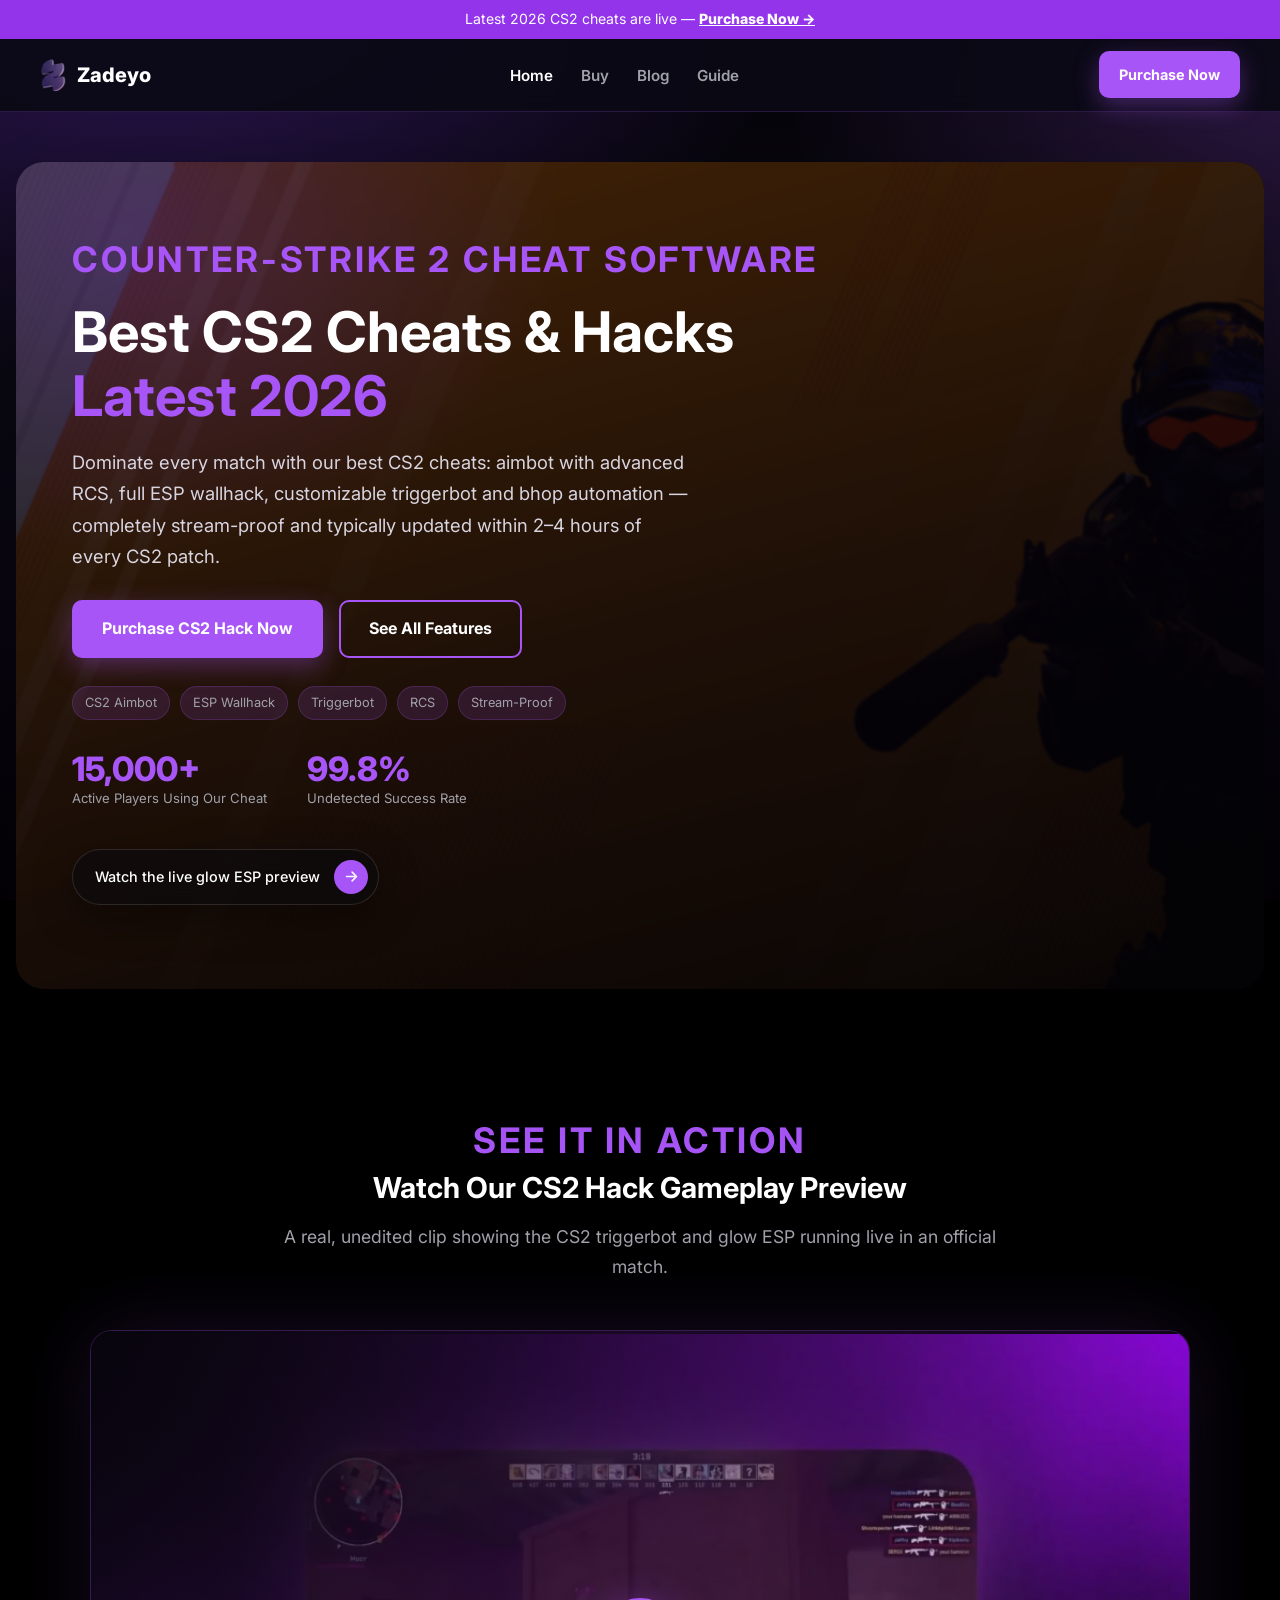
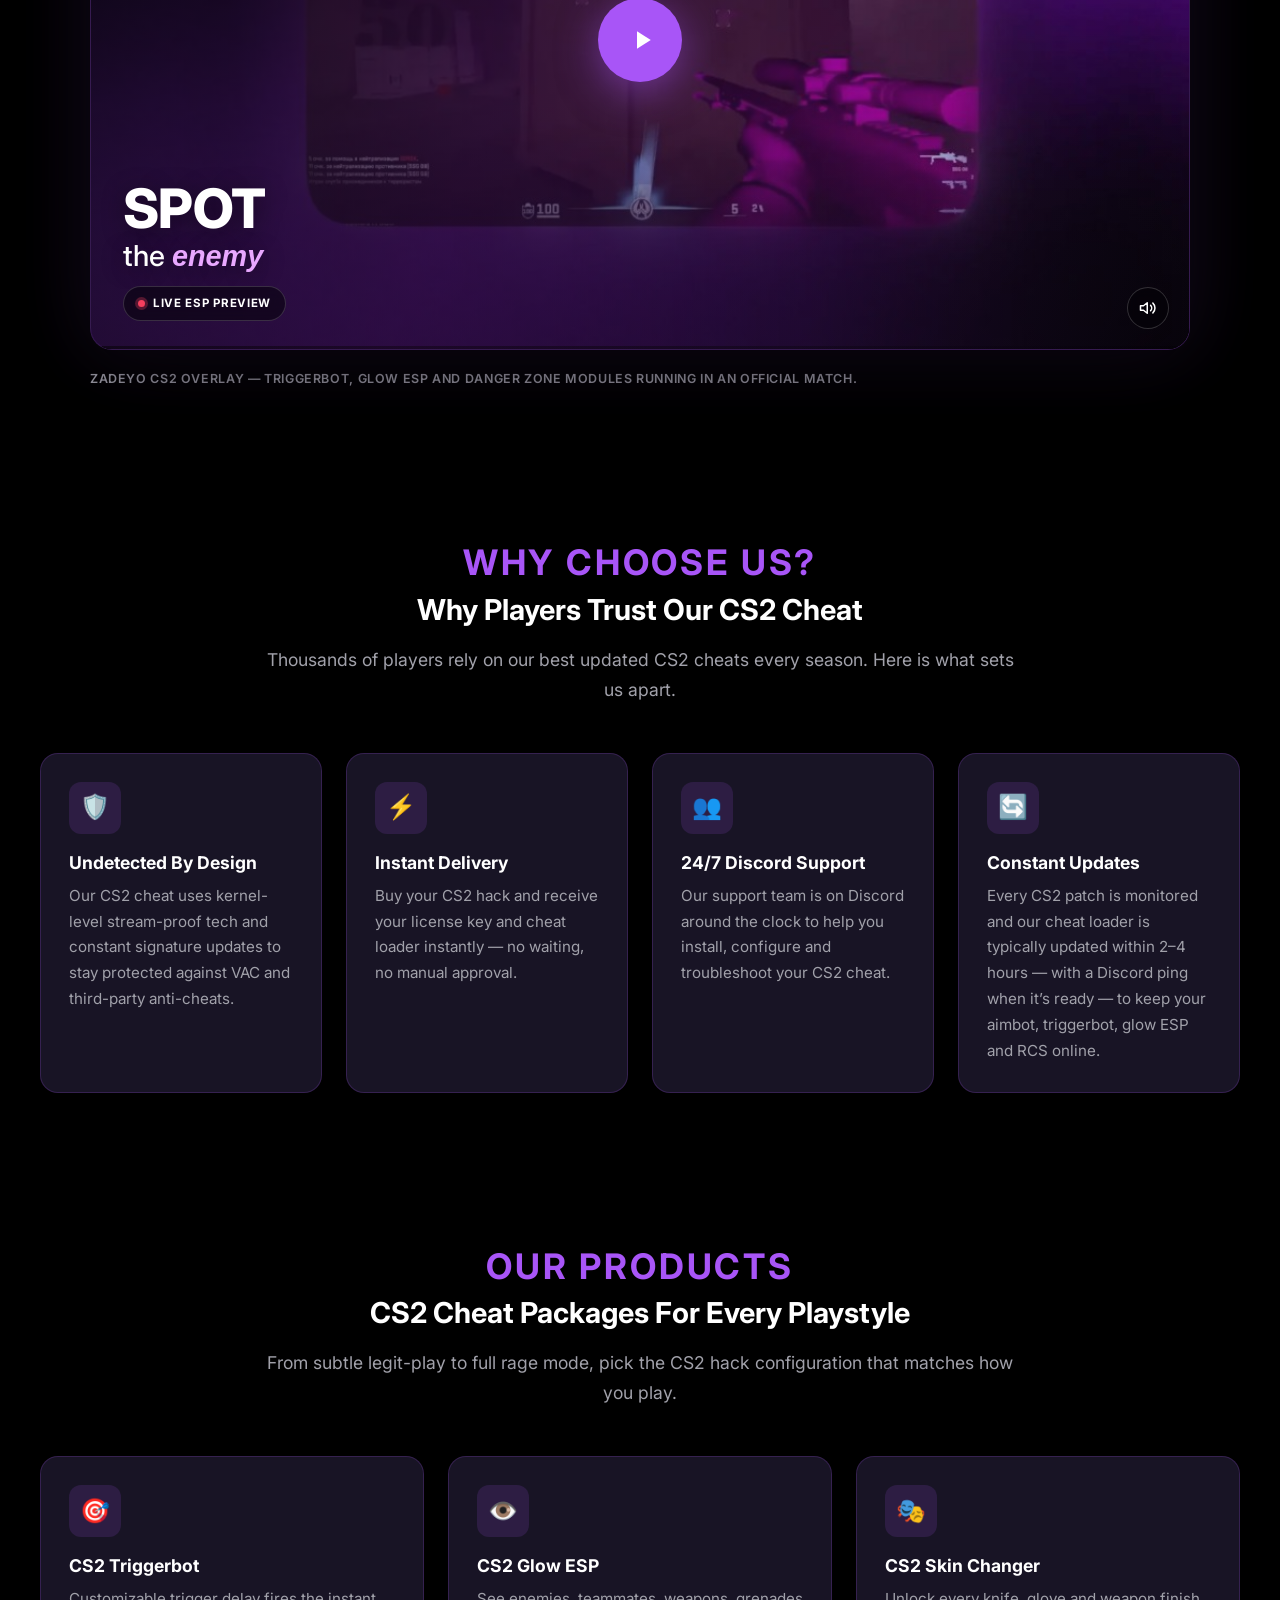
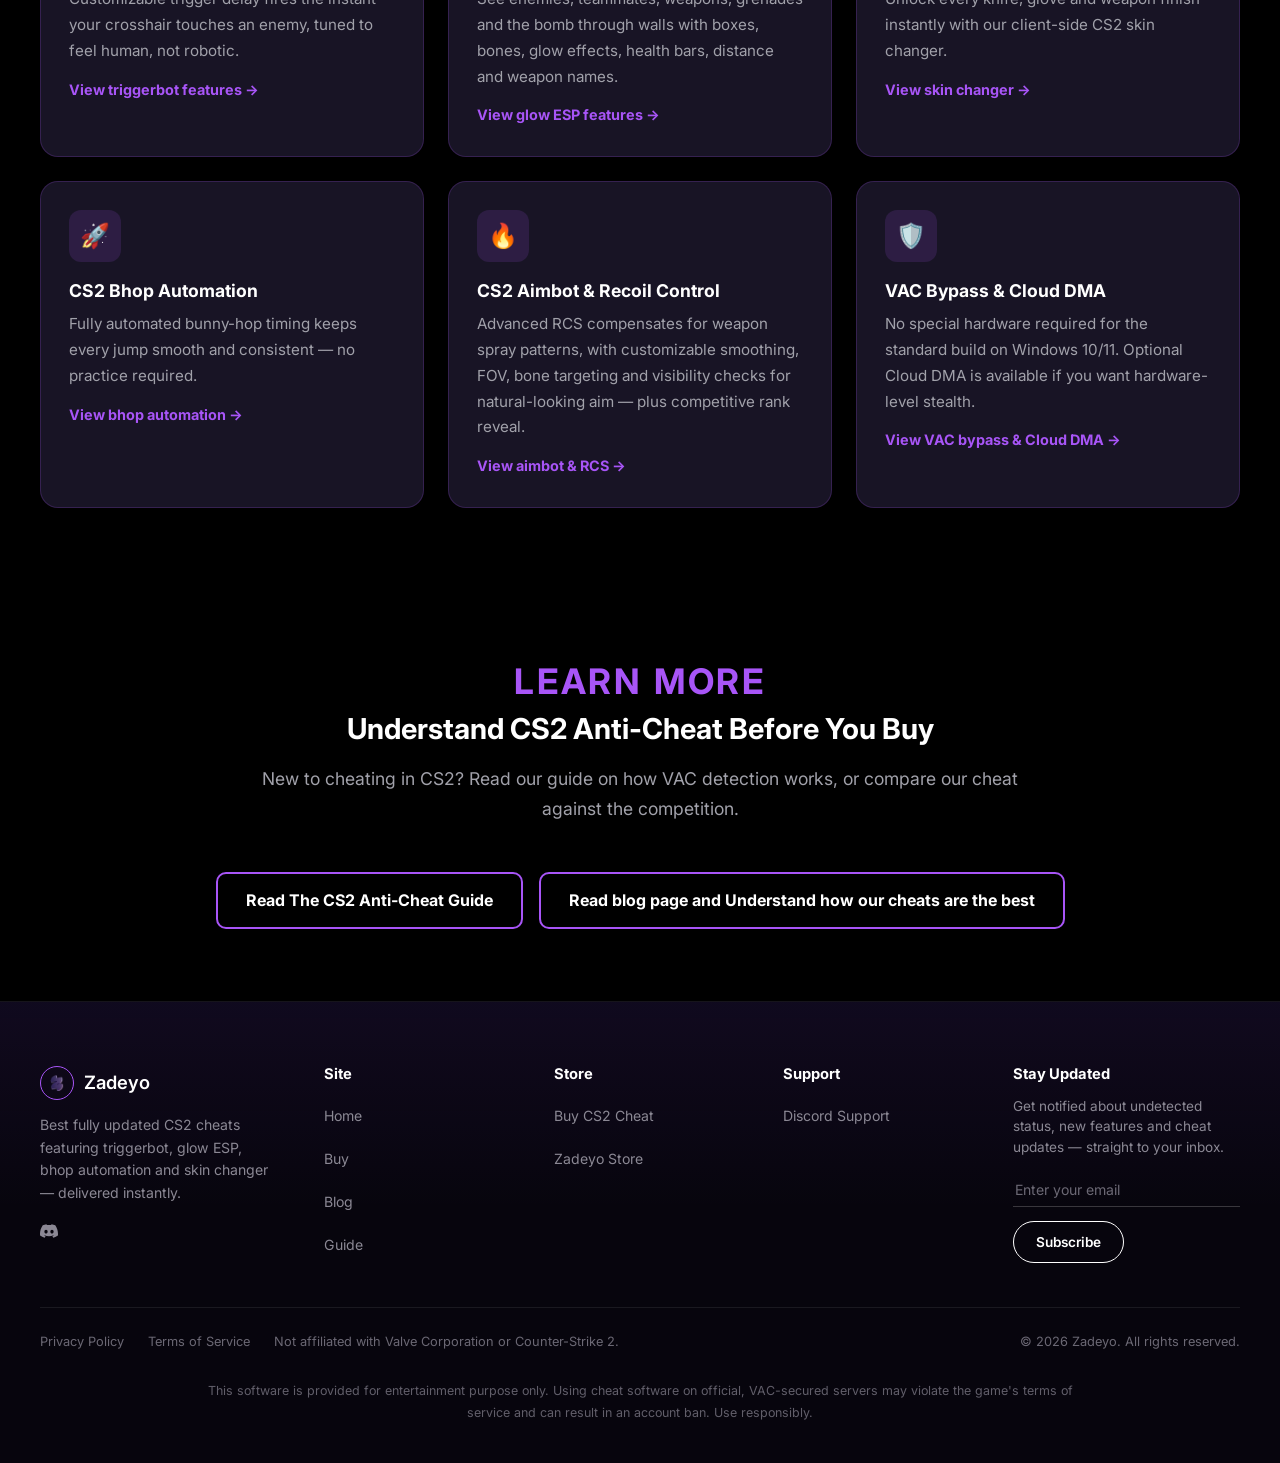
==== commit 14636118: "added more styling" ====
--- a/index.html
+++ b/index.html
@@ -3,15 +3,15 @@
 <head>
   <meta charset="UTF-8">
   <meta name="viewport" content="width=device-width, initial-scale=1.0">
-  <title>CS2 Cheats & Hacks 2026 | Undetected CS2 Cheat Software</title>
-  <meta name="description" content="Get the best undetected CS2 cheats with triggerbot, glow ESP, bhop automation & skin changer. Instant download, 24/7 support. Buy your CS2 hack today and dominate every match.">
+  <title>CS2 Cheats & Hacks 2026 | Best CS2 Cheat Software</title>
+  <meta name="description" content="Get the best Best CS2 cheats with triggerbot, glow ESP, bhop automation & skin changer. Instant download, 24/7 support. Buy your CS2 hack today and dominate every match.">
   <link rel="canonical" href="https://www.zadeyo-cs2.com/index.html">
   <meta name="robots" content="index, follow">
 
   <!-- Open Graph -->
   <meta property="og:type" content="website">
-  <meta property="og:title" content="CS2 Cheats & Hacks 2026 | Undetected CS2 Cheat Software">
-  <meta property="og:description" content="Get the best undetected CS2 cheats with triggerbot, glow ESP, bhop automation & skin changer. Instant download, 24/7 support.">
+  <meta property="og:title" content="CS2 Cheats & Hacks 2026 | Best CS2 Cheat Software">
+  <meta property="og:description" content="Get the best Best CS2 cheats with triggerbot, glow ESP, bhop automation & skin changer. Instant download, 24/7 support.">
   <meta property="og:image" content="/assets/hero-bg.jpg">
   <meta property="og:url" content="https://www.zadeyo-cs2.com/index.html">
   <meta name="twitter:card" content="summary_large_image">
@@ -20,7 +20,7 @@
   <link rel="preconnect" href="https://fonts.googleapis.com">
   <link rel="preconnect" href="https://fonts.gstatic.com" crossorigin>
   <link href="https://fonts.googleapis.com/css2?family=Inter:wght@400;500;600;700;800&display=swap" rel="stylesheet">
-  <link rel="stylesheet" href="/css/style.css?v=7">
+  <link rel="stylesheet" href="/css/style.css?v=8">
 
   <script type="application/ld+json">
   {
@@ -44,7 +44,7 @@
 <body>
 
   <div class="top-strip">
-    Undetected CS2 cheats are live &mdash;
+    Latest 2026 CS2 cheats are live &mdash;
     <a href=https://zadeyo.com/products/cs2-cheats>Purchase Now &rarr;</a>
   </div>
 
@@ -81,21 +81,21 @@
         ></div>
         <div class="container hero-panel-content">
           <p class="eyebrow">Counter-Strike 2 Cheat Software</p>
-          <h1>Best CS2 Cheats &amp; Hacks<br><span class="accent-text">Undetected 2026</span></h1>
+          <h1>Best CS2 Cheats &amp; Hacks<br><span class="accent-text">Latest 2026</span></h1>
           <p class="lead">
-            Dominate every match with our best CS2 cheats: a customizable triggerbot, glow ESP for players &amp; items,
-            bhop automation and a full recoil control system &mdash; engineered to stay undetected on official VAC-secured servers.
+            Dominate every match with our best CS2 cheats: aimbot with advanced RCS, full ESP wallhack, customizable triggerbot
+            and bhop automation &mdash; completely stream-proof and typically updated within 2&ndash;4 hours of every CS2 patch.
           </p>
           <div class="cta-row">
             <a href="https://zadeyo.com/products/cs2-cheats" class="btn btn-primary">Purchase CS2 Hack Now</a>
             <a href="/cs2-cheats.html" class="btn btn-secondary">See All Features</a>
           </div>
           <div class="hero-keywords" aria-hidden="true">
-            <span class="pill">CS2 Triggerbot</span>
-            <span class="pill">Glow ESP</span>
-            <span class="pill">Bhop Automation</span>
-            <span class="pill">Skin Changer</span>
+            <span class="pill">CS2 Aimbot</span>
+            <span class="pill">ESP Wallhack</span>
+            <span class="pill">Triggerbot</span>
             <span class="pill">RCS</span>
+            <span class="pill">Stream-Proof</span>
           </div>
           <div class="hero-stat-row">
             <div class="hero-stat-block">
@@ -168,14 +168,14 @@
         <div class="section-heading">
           <p class="eyebrow">Why Choose Us?</p>
           <h2 id="why-heading">Why Players Trust Our CS2 Cheat</h2>
-          <p>Thousands of players rely on our best undetected CS2 cheats every season. Here is what sets us apart.</p>
+          <p>Thousands of players rely on our best updated CS2 cheats every season. Here is what sets us apart.</p>
         </div>
 
         <div class="grid grid-4">
           <div class="card">
             <div class="card-icon" aria-hidden="true">&#128737;&#65039;</div>
             <h3>Undetected By Design</h3>
-            <p>Our CS2 cheat uses kernel-level stream-proof tech and constant signature updates to stay undetected against VAC and third-party anti-cheats.</p>
+            <p>Our CS2 cheat uses kernel-level stream-proof tech and constant signature updates to stay protected against VAC and third-party anti-cheats.</p>
           </div>
           <div class="card">
             <div class="card-icon" aria-hidden="true">&#9889;</div>
@@ -190,7 +190,7 @@
           <div class="card">
             <div class="card-icon" aria-hidden="true">&#128260;</div>
             <h3>Constant Updates</h3>
-            <p>Every CS2 patch is monitored and our cheat loader is updated same-day to keep your triggerbot, glow ESP and RCS online.</p>
+            <p>Every CS2 patch is monitored and our cheat loader is typically updated within 2&ndash;4 hours &mdash; with a Discord ping when it&rsquo;s ready &mdash; to keep your aimbot, triggerbot, glow ESP and RCS online.</p>
           </div>
         </div>
       </div>
@@ -216,7 +216,7 @@
           <div class="card tilt-card">
             <div class="card-icon" aria-hidden="true">&#128065;&#65039;</div>
             <h3>CS2 Glow ESP</h3>
-            <p>Player and item glow outlines cut through walls and smoke, plus danger zone warnings flag incoming threats before they're on screen.</p>
+            <p>See enemies, teammates, weapons, grenades and the bomb through walls with boxes, bones, glow effects, health bars, distance and weapon names.</p>
             <a href="/cs2-cheats.html" class="card-link">View glow ESP features &rarr;</a>
             <span class="tilt-card-glow" aria-hidden="true"></span>
           </div>
@@ -236,15 +236,15 @@
           </div>
           <div class="card tilt-card">
             <div class="card-icon" aria-hidden="true">&#128293;</div>
-            <h3>CS2 Recoil Control &amp; Rank Reveal</h3>
-            <p>A full recoil control system removes spray drift on every weapon, and rank reveal shows real opponent skill before the match even loads.</p>
-            <a href="/cs2-cheats.html" class="card-link">View RCS &amp; rank reveal &rarr;</a>
+            <h3>CS2 Aimbot &amp; Recoil Control</h3>
+            <p>Advanced RCS compensates for weapon spray patterns, with customizable smoothing, FOV, bone targeting and visibility checks for natural-looking aim &mdash; plus competitive rank reveal.</p>
+            <a href="/cs2-cheats.html" class="card-link">View aimbot &amp; RCS &rarr;</a>
             <span class="tilt-card-glow" aria-hidden="true"></span>
           </div>
           <div class="card tilt-card">
             <div class="card-icon" aria-hidden="true">&#128737;&#65039;</div>
             <h3>VAC Bypass &amp; Cloud DMA</h3>
-            <p>Kernel-level VAC bypass protection keeps you undetected, with an optional Cloud DMA setup for maximum hardware-level stealth.</p>
+            <p>No special hardware required for the standard build on Windows 10/11. Optional Cloud DMA is available if you want hardware-level stealth.</p>
             <a href="/cs2-cheats.html" class="card-link">View VAC bypass &amp; Cloud DMA &rarr;</a>
             <span class="tilt-card-glow" aria-hidden="true"></span>
           </div>
@@ -262,7 +262,7 @@
         </div>
         <div class="cta-row center">
           <a href="/guide.html" class="btn btn-secondary">Read The CS2 Anti-Cheat Guide</a>
-          <a href="/blog.html" class="btn btn-secondary">Compare The Best CS2 Cheats</a>
+          <a href="/blog.html" class="btn btn-secondary">Read blog page and Understand how our cheats are the best</a>
         </div>
       </div>
     </section>
@@ -279,14 +279,12 @@
             </span>
             Zadeyo
           </a>
-          <p class="footer-tagline">Undetected CS2 cheats featuring triggerbot, glow ESP, bhop automation and skin changer &mdash; delivered instantly.</p>
+          <p class="footer-tagline">Best fully updated CS2 cheats featuring triggerbot, glow ESP, bhop automation and skin changer &mdash; delivered instantly.</p>
           <div class="footer-social" aria-label="Zadeyo on social media">
             <a href="https://discord.gg/zadeyo" aria-label="Zadeyo on Discord">
               <svg viewBox="0 0 24 24" fill="currentColor" aria-hidden="true"><path d="M20.317 4.37a19.79 19.79 0 0 0-4.885-1.515.074.074 0 0 0-.079.037c-.21.375-.444.864-.608 1.25a18.27 18.27 0 0 0-5.487 0 12.64 12.64 0 0 0-.617-1.25.077.077 0 0 0-.079-.037A19.736 19.736 0 0 0 3.677 4.37a.07.07 0 0 0-.032.027C.533 9.046-.32 13.58.099 18.057a.082.082 0 0 0 .031.056 19.9 19.9 0 0 0 5.993 3.03.078.078 0 0 0 .084-.028c.462-.63.874-1.295 1.226-1.994a.076.076 0 0 0-.041-.106 13.107 13.107 0 0 1-1.872-.892.077.077 0 0 1-.008-.128c.126-.094.252-.192.372-.291a.074.074 0 0 1 .077-.01c3.928 1.793 8.18 1.793 12.062 0a.074.074 0 0 1 .078.01c.12.099.246.197.373.291a.077.077 0 0 1-.006.128 12.3 12.3 0 0 1-1.873.892.076.076 0 0 0-.04.107c.36.698.772 1.362 1.225 1.993a.076.076 0 0 0 .084.028 19.876 19.876 0 0 0 6.002-3.03.077.077 0 0 0 .032-.055c.5-5.177-.838-9.674-3.549-13.66a.06.06 0 0 0-.031-.028ZM8.02 15.278c-1.183 0-2.157-1.085-2.157-2.419 0-1.333.955-2.418 2.157-2.418 1.21 0 2.176 1.094 2.157 2.418 0 1.334-.955 2.419-2.157 2.419Zm7.975 0c-1.183 0-2.157-1.085-2.157-2.419 0-1.333.955-2.418 2.157-2.418 1.21 0 2.176 1.094 2.157 2.418 0 1.334-.946 2.419-2.157 2.419Z"/></svg>
             </a>
-            <a href="#" aria-label="Zadeyo on X (Twitter)">
-              <svg viewBox="0 0 24 24" fill="currentColor" aria-hidden="true"><path d="M18.244 2.25h3.308l-7.227 8.26 8.502 11.24H16.17l-5.214-6.817L4.99 21.75H1.68l7.73-8.835L1.254 2.25H8.08l4.713 6.231ZM17.083 19.77h1.833L7.084 4.126H5.117Z"/></svg>
-            </a>
+
           </div>
         </div>
 
@@ -336,12 +334,12 @@
       </div>
 
       <p class="disclaimer">
-        This software is provided for entertainment purposes on private and offline servers only. Using cheat software on
+        This software is provided for entertainment purpose only. Using cheat software on
         official, VAC-secured servers may violate the game's terms of service and can result in an account ban. Use responsibly.
       </p>
     </div>
   </footer>
 
-  <script src="/js/main.js?v=7"></script>
+  <script src="/js/main.js?v=8"></script>
 </body>
 </html>
--- a/css/style.css
+++ b/css/style.css
@@ -98,6 +98,7 @@
 h2 {
   font-size: 1.8rem;
   font-weight: 600;
+   font-weight: bold;
 }
 
 h3 {
@@ -269,11 +270,33 @@
 .cta-row {
   display: flex;
   flex-wrap: wrap;
+  align-items: flex-start;
   gap: 16px;
 }
 
 .cta-row.center {
   justify-content: center;
+}
+
+/* Wraps a purchase button together with its small reassurance note below
+   it, so the note tracks just that one button instead of stretching or
+   centering under the whole .cta-row (which may also hold an unrelated
+   secondary button). */
+.btn-note-wrap {
+  display: flex;
+  flex-direction: column;
+}
+
+.cta-row.center .btn-note-wrap {
+  align-items: center;
+}
+
+.buy-note {
+  margin: 8px 0 0;
+  color: var(--text-muted);
+  font-size: 0.78rem;
+  font-weight: 400;
+  line-height: 1.4;
 }
 
 /* -------------------------------------------------------------------------
@@ -1177,6 +1200,15 @@
   color: #7c3aed;
 }
 
+.price-card .buy-note {
+  margin-top: 10px;
+  text-align: center;
+}
+
+.price-card.is-featured .buy-note {
+  color: #ede9fe;
+}
+
 /* -------------------------------------------------------------------------
    FAQ (native details/summary)
    ------------------------------------------------------------------------- */
@@ -1298,7 +1330,8 @@
 .prose > ul,
 .prose > .callout,
 .prose > .step,
-.prose > .cta-row {
+.prose > .cta-row,
+.prose > .requirements-card {
   max-width: 1200px;
 }
 
@@ -1340,6 +1373,46 @@
 
 .callout p:last-child {
   margin-bottom: 0;
+}
+
+/* System requirements block: uppercase heading + a dark rounded card
+   holding a purple-dot bullet list, per the reference design. */
+.requirements-heading {
+  text-transform: uppercase;
+  letter-spacing: 0.01em;
+}
+
+.requirements-card {
+  background-color: var(--bg-card);
+  border: 1px solid var(--border-color);
+  border-radius: var(--radius-lg);
+  padding: 32px 36px;
+  margin-bottom: 2rem;
+}
+
+.requirements-list {
+  list-style: none;
+  display: grid;
+  gap: 18px;
+  margin: 0;
+  padding: 0;
+}
+
+.requirements-list li {
+  position: relative;
+  padding-left: 22px;
+  color: var(--text-main);
+}
+
+.requirements-list li::before {
+  content: "";
+  position: absolute;
+  left: 0;
+  top: 0.65em;
+  width: 6px;
+  height: 6px;
+  border-radius: 50%;
+  background-color: var(--accent-primary);
 }
 
 .step {
